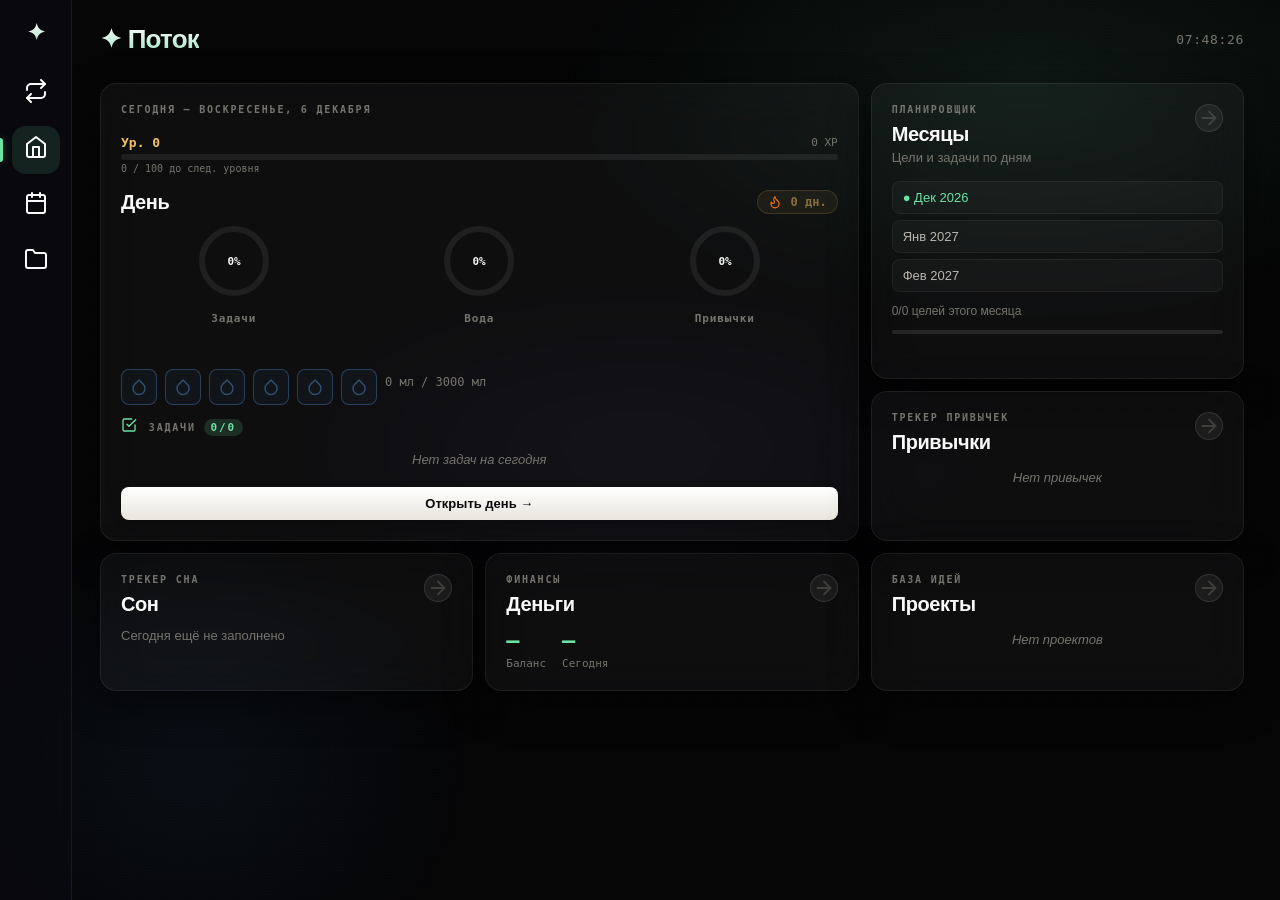
==== index.html @ feae8c99 "fix" ====
<!DOCTYPE html>
<html lang="ru">
<head>
  <meta name="apple-mobile-web-app-capable" content="yes">
  <meta name="apple-mobile-web-app-status-bar-style" content="black-translucent">
  <meta name="apple-mobile-web-app-title" content="Поток">
  <meta name="mobile-web-app-capable" content="yes">
  <meta name="theme-color" content="#050506">

  <link rel="apple-touch-icon" href="icon.png">
  <link rel="manifest" href="manifest.json">

  <meta charset="UTF-8">
  <meta name="viewport" content="width=device-width, initial-scale=1.0, maximum-scale=1.0">
  <title>Поток</title>

  <link rel="stylesheet" href="css/base.css">
  <link rel="stylesheet" href="css/components.css">
  <link rel="stylesheet" href="css/home.css">
  <link rel="stylesheet" href="css/day.css">
  <link rel="stylesheet" href="css/month.css">
  <link rel="stylesheet" href="css/finance.css">
  <link rel="stylesheet" href="css/deadlines.css">
  <link rel="stylesheet" href="css/ideas.css">
  
  <style>
    /* =========================================================
       1. ПЛАВАЮЩАЯ ПАНЕЛЬ НАВИГАЦИИ (ТЕЛЕФОН)
    ========================================================= */
    @media (max-width: 768px) {
      body {
        padding-bottom: 110px !important; 
      }
      
      #tabbar {
        position: fixed !important;
        bottom: calc(16px + env(safe-area-inset-bottom)) !important; 
        left: 20px !important;
        right: 20px !important;
        height: 64px !important;
        background: rgba(28, 28, 30, 0.85) !important; 
        backdrop-filter: blur(20px) !important;
        -webkit-backdrop-filter: blur(20px) !important;
        border: 1px solid rgba(255, 255, 255, 0.1) !important;
        border-radius: 32px !important; 
        display: flex !important;
        justify-content: space-around !important;
        align-items: center !important;
        padding: 0 8px !important;
        box-shadow: 0 10px 40px rgba(0, 0, 0, 0.5) !important;
        z-index: 1000;
      }

      .tabbar-btn {
        position: relative;
        display: flex;
        flex-direction: column;
        align-items: center;
        justify-content: center;
        width: 50px;
        height: 50px;
        color: #636366 !important; 
        text-decoration: none;
        border-radius: 50%;
        transition: all 0.3s cubic-bezier(0.22, 1, 0.36, 1);
      }

      .tabbar-label {
        display: none !important;
      }

      .tabbar-icon {
        display: flex;
        align-items: center;
        justify-content: center;
        z-index: 2;
        transition: transform 0.3s cubic-bezier(0.22, 1, 0.36, 1);
      }

      .tabbar-btn.active {
        color: #fff !important;
      }

      .tabbar-btn.active .tabbar-icon {
        transform: translateY(-2px); 
      }

      .tabbar-btn::after {
        content: '';
        position: absolute;
        bottom: 8px;
        width: 4px;
        height: 4px;
        background: currentColor;
        border-radius: 50%;
        opacity: 0;
        transform: scale(0);
        transition: all 0.3s cubic-bezier(0.22, 1, 0.36, 1);
      }

      .tabbar-btn.active::after {
        opacity: 1;
        transform: scale(1);
      }

      .tabbar-btn::before {
        content: '';
        position: absolute;
        top: 50%;
        left: 50%;
        transform: translate(-50%, -50%) scale(0.5);
        width: 44px;
        height: 44px;
        background: rgba(255, 255, 255, 0.1);
        border-radius: 50%;
        opacity: 0;
        transition: all 0.3s cubic-bezier(0.22, 1, 0.36, 1);
      }

      .tabbar-btn.active::before {
        opacity: 1;
        transform: translate(-50%, -50%) scale(1);
      }
    }

    /* =========================================================
       2. ИДЕАЛЬНОЕ ПОЗИЦИОНИРОВАНИЕ ЗАДАЧ (Молния и Дата)
    ========================================================= */
    
    * {
      -webkit-tap-highlight-color: transparent !important;
    }

    /* Подготовка карточки */
    .task-item {
      position: relative !important; 
      min-height: unset !important;
      padding-top: 14px !important;
      padding-bottom: 40px !important; /* Место под молнию и дату */
    }
    
    .task-item:active, .task-item:focus {
      background-color: transparent !important;
      transform: none !important;
    }

    /* ✦ Молния (Жестко слева внизу) ✦ */
    .task-urgent-btn {
      position: absolute !important;
      top: auto !important;     
      bottom: 3px !important;   
      left: 32px !important;    /* На телефоне под текстом */
      right: auto !important;
      transform: none !important;
      margin: 0 !important;
      width: 34px !important;   
      height: 34px !important;
      padding: 0 !important;
      display: flex !important;
      align-items: center !important;
      justify-content: center !important;
      color: #52525b !important; 
      background: none !important;
      border: none !important;
      outline: none !important;
      z-index: 10 !important;
      cursor: pointer !important;
    }

    .task-urgent-btn svg {
      width: 15px !important;
      height: 15px !important;
    }

    .task-urgent-btn.active {
      color: #FBBF24 !important; 
    }

    /* ✦ Дата дедлайна (Красная, в одну линию с молнией) ✦ */
    .task-deadline-badge {
      position: absolute !important;
      top: auto !important;       
      bottom: 8px !important;     
      right: auto !important;     
      left: 68px !important;      /* Сразу за молнией */
      transform: none !important; 
      margin: 0 !important;
      display: inline-flex !important;
      flex-direction: row !important;
      align-items: center !important;
      justify-content: center !important;
      gap: 6px !important;
      white-space: nowrap !important; 
      background: rgba(239, 68, 68, 0.1) !important; /* Легкий красный фон */
      padding: 0 8px !important;
      height: 24px !important;
      border-radius: 6px !important;
      font-size: 11px !important;
      font-weight: 700 !important;
      color: #EF4444 !important; /* Красный текст */
      z-index: 5 !important;
      box-sizing: border-box !important;
    }

    .task-deadline-badge svg {
      width: 13px !important;
      height: 13px !important;
      stroke: #EF4444 !important; /* Красная иконка */
      opacity: 0.9 !important;
      margin: 0 !important;
    }

    /* Адаптация под компьютер */
    @media (min-width: 768px) {
      .task-urgent-btn {
        left: 64px !important; 
      }
      .task-deadline-badge {
        left: 100px !important; 
      }
    }

    /* =========================================================
       3. СТИЛИ ДЛЯ СНА (Для совместимости с sleep.js)
    ========================================================= */
    .sleep-card {
      background: transparent;
      margin-bottom: 24px;
    }
    .sleep-header {
      display: flex;
      justify-content: space-between;
      align-items: center;
      padding-bottom: 8px;
      font-size: 14px;
      color: #fff;
    }
    .sleep-del {
      background: none; border: none; color: #636366; font-size: 18px; padding: 0; cursor: pointer;
    }
    .sleep-times {
      display: flex;
      justify-content: center;
      align-items: center;
      gap: 16px;
      font-size: 15px;
      font-weight: 600;
      padding: 12px 0;
      border-top: 1px dashed rgba(255,255,255,0.15);
      border-bottom: 1px dashed rgba(255,255,255,0.15);
      margin-bottom: 10px;
    }
    .sleep-arrow { color: #636366; font-weight: 400; font-size: 12px; letter-spacing: -1px; }
    .sleep-footer {
      display: flex;
      justify-content: space-between;
      align-items: center;
      font-size: 13px;
    }
    .sleep-qual { font-weight: 600; display:flex; align-items:center; gap: 6px; }
    .sleep-edit-btn { background: none; border: none; font-size: 14px; cursor: pointer; padding: 4px; opacity: 0.7; }
  </style>
</head>
<body>

  <nav class="sidebar" id="sidebar">
    <div class="sidebar-title">✦</div>
    
    <a class="sidebar-btn" data-view="habits" onclick="navTo('habits')">
      <span class="sidebar-icon">
        <svg width="24" height="24" viewBox="0 0 24 24" fill="none" stroke="currentColor" stroke-width="2" stroke-linecap="round" stroke-linejoin="round"><polyline points="17 1 21 5 17 9"></polyline><path d="M3 11V9a4 4 0 0 1 4-4h14"></path><polyline points="7 23 3 19 7 15"></polyline><path d="M21 13v2a4 4 0 0 1-4 4H3"></path></svg>
      </span>
    </a>
    
    <a class="sidebar-btn" data-view="home" onclick="navTo('home')">
      <span class="sidebar-icon">
        <svg width="24" height="24" viewBox="0 0 24 24" fill="none" stroke="currentColor" stroke-width="2" stroke-linecap="round" stroke-linejoin="round"><path d="M3 9l9-7 9 7v11a2 2 0 0 1-2 2H5a2 2 0 0 1-2-2z"></path><polyline points="9 22 9 12 15 12 15 22"></polyline></svg>
      </span>
    </a>
    
    <a class="sidebar-btn" data-view="plan" onclick="navTo('plan')">
      <span class="sidebar-icon">
        <svg width="24" height="24" viewBox="0 0 24 24" fill="none" stroke="currentColor" stroke-width="2" stroke-linecap="round" stroke-linejoin="round"><rect x="3" y="4" width="18" height="18" rx="2" ry="2"></rect><line x1="16" y1="2" x2="16" y2="6"></line><line x1="8" y1="2" x2="8" y2="6"></line><line x1="3" y1="10" x2="21" y2="10"></line></svg>
      </span>
    </a>
    
    <a class="sidebar-btn" data-view="ideas" onclick="navTo('ideas')">
      <span class="sidebar-icon">
        <svg width="24" height="24" viewBox="0 0 24 24" fill="none" stroke="currentColor" stroke-width="2" stroke-linecap="round" stroke-linejoin="round"><path d="M22 19a2 2 0 0 1-2 2H4a2 2 0 0 1-2-2V5a2 2 0 0 1 2-2h5l2 3h9a2 2 0 0 1 2 2z"></path></svg>
      </span>
    </a>
  </nav>

  <div class="sync-status" id="syncStatus">
    <div class="sync-dot"></div>
    <span id="syncText">Синхронизация...</span>
  </div>

  <div class="xp-toast" id="xpToast">
    <span class="xp-toast-icon">
      <svg width="18" height="18" viewBox="0 0 24 24" fill="none" stroke="#FBBF24" stroke-width="2" stroke-linecap="round" stroke-linejoin="round"><polygon points="13 2 3 14 12 14 11 22 21 10 12 10 13 2"></polygon></svg>
    </span>
    <span id="xpToastText">+10 XP</span>
  </div>

  <div id="app"></div>

  <button class="scroll-top-btn" id="scrollTopBtn" onclick="window.scrollTo({top:0,behavior:'smooth'})">↑</button>

  <nav class="tabbar" id="tabbar">
    
    <a class="tabbar-btn" data-view="habits" onclick="navTo('habits')">
      <span class="tabbar-icon">
        <svg width="24" height="24" viewBox="0 0 24 24" fill="none" stroke="currentColor" stroke-width="2" stroke-linecap="round" stroke-linejoin="round"><polyline points="17 1 21 5 17 9"></polyline><path d="M3 11V9a4 4 0 0 1 4-4h14"></path><polyline points="7 23 3 19 7 15"></polyline><path d="M21 13v2a4 4 0 0 1-4 4H3"></path></svg>
      </span>
      <span class="tabbar-label">Привычки</span>
    </a>
    
    <a class="tabbar-btn" data-view="home" onclick="navTo('home')">
      <span class="tabbar-icon">
        <svg width="24" height="24" viewBox="0 0 24 24" fill="none" stroke="currentColor" stroke-width="2" stroke-linecap="round" stroke-linejoin="round"><path d="M3 9l9-7 9 7v11a2 2 0 0 1-2 2H5a2 2 0 0 1-2-2z"></path><polyline points="9 22 9 12 15 12 15 22"></polyline></svg>
      </span>
      <span class="tabbar-label">Главная</span>
    </a>
    
    <a class="tabbar-btn" data-view="plan" onclick="navTo('plan')">
      <span class="tabbar-icon">
        <svg width="24" height="24" viewBox="0 0 24 24" fill="none" stroke="currentColor" stroke-width="2" stroke-linecap="round" stroke-linejoin="round"><rect x="3" y="4" width="18" height="18" rx="2" ry="2"></rect><line x1="16" y1="2" x2="16" y2="6"></line><line x1="8" y1="2" x2="8" y2="6"></line><line x1="3" y1="10" x2="21" y2="10"></line></svg>
      </span>
      <span class="tabbar-label">План</span>
    </a>
    
    <a class="tabbar-btn" data-view="ideas" onclick="navTo('ideas')">
      <span class="tabbar-icon">
        <svg width="24" height="24" viewBox="0 0 24 24" fill="none" stroke="currentColor" stroke-width="2" stroke-linecap="round" stroke-linejoin="round"><path d="M22 19a2 2 0 0 1-2 2H4a2 2 0 0 1-2-2V5a2 2 0 0 1 2-2h5l2 3h9a2 2 0 0 1 2 2z"></path></svg>
      </span>
      <span class="tabbar-label">Проекты</span>
    </a>
    
  </nav>

  <script src="js/state.js?v=6"></script>
  <script src="js/date-picker.js?v=6"></script>
  <script src="js/charts.js?v=6"></script>
  <script src="js/home.js?v=6"></script>
  <script src="js/day.js?v=6"></script>
  <script src="js/month.js?v=6"></script>
  <script src="js/finance.js?v=6"></script>
  <script src="js/deadlines.js?v=6"></script>
  <script src="js/ideas.js?v=6"></script>
  <script src="js/sleep.js?v=6"></script>
  <script src="js/render.js?v=6"></script>
</body>
</html>
---- css/base.css ----
:root {
  --bg: #050506;
  --bg2: #0a0a10;
  --card: rgba(255,255,255,0.04);
  --card-hover: rgba(255,255,255,0.065);
  --border: rgba(255,255,255,0.07);
  --border-light: rgba(255,255,255,0.12);
  --text-primary: #FAFAFA;
  --text-secondary: #B8B6B0;
  --text-tertiary: #76746E;
  --green: #6BE3A4;
  --green-glow: rgba(107,227,164,0.25);
  --green-dim: rgba(107,227,164,0.08);
  --yellow: #F2C063;
  --red: #FF6B6B;
  --purple: #A78BFA;
  --blue: #60A5FA;
  --radius: 16px;
  --radius-sm: 10px;
  --mono: ui-monospace, "SF Mono", Menlo, Consolas, monospace;
  --sans: -apple-system, BlinkMacSystemFont, "Inter", "Segoe UI", Roboto, Helvetica, Arial, sans-serif;
}

* { margin:0; padding:0; box-sizing:border-box; }

body {
  font-family: var(--sans);
  background: var(--bg);
  color: var(--text-primary);
  min-height: 100vh;
  overflow-x: hidden;
  position: relative;
}

body::before {
  content: '';
  position: fixed;
  inset: 0;
  background:
    radial-gradient(ellipse 60% 40% at 80% 10%, rgba(107,227,164,0.09) 0%, transparent 60%),
    radial-gradient(ellipse 40% 50% at 15% 85%, rgba(96,165,250,0.06) 0%, transparent 55%),
    radial-gradient(ellipse 50% 30% at 50% 50%, rgba(167,139,250,0.04) 0%, transparent 60%);
  pointer-events: none;
  z-index: 0;
  animation: bgDrift 36s ease-in-out infinite alternate;
}

body::after {
  content: '';
  position: fixed;
  inset: 0;
  background-image: url("data:image/svg+xml,%3Csvg viewBox='0 0 3 3' xmlns='http://www.w3.org/2000/svg'%3E%3Crect width='1' height='1' fill='rgba(255,255,255,0.014)'/%3E%3C/svg%3E");
  background-size: 3px 3px;
  pointer-events: none;
  z-index: 0;
}

@keyframes bgDrift {
  from { transform: scale(1) translate(0,0); }
  to { transform: scale(1.06) translate(-15px, 10px); }
}

#app {
  position: relative;
  z-index: 1;
  width: 100%;
  padding: 24px 20px;
}

/* ====== RESPONSIVE ====== */
@media (max-width: 768px) {
  #app { padding: 14px; }
  .home-grid {
    grid-template-columns: 1fr;
    grid-template-rows: auto;
  }
  .month-detail-layout {
    grid-template-columns: 1fr;
  }
  .panel-day { grid-column: 1; grid-row: 1; }
  .panel-plan { grid-column: 1; grid-row: 2; }
  .panel-finance { grid-column: 1; grid-row: 3; }
  .day-view-layout { grid-template-columns: 1fr; }
  .cal-sidebar { position: static; order: -1; }
  .month-detail-layout { grid-template-columns: 1fr; }
  .finance-layout { grid-template-columns: 1fr; }
  .day-note-grid { grid-template-columns: 1fr; }
  .dash-title { font-size: 20px; }
  .day-card { grid-template-columns: 1fr; }
}

@media (max-width: 480px) {
  .months-grid { grid-template-columns: 1fr 1fr; }
  .water-cups-large { gap: 6px; }
  .cup-btn { width: 34px; height: 34px; font-size: 16px; }
  .rings-row { gap: 12px; }
  .home-grid { gap: 12px; }
}
---- css/components.css ----
/* ====== SYNC STATUS ====== */
.sync-status {
  position: fixed;
  top: 12px;
  right: 12px;
  background: rgba(107,227,164,0.1);
  border: 1px solid rgba(107,227,164,0.3);
  color: var(--green);
  padding: 6px 12px;
  border-radius: 20px;
  font-size: 11px;
  font-family: var(--mono);
  font-weight: 700;
  z-index: 1000;
  display: flex;
  align-items: center;
  gap: 6px;
  opacity: 0;
  transition: opacity 0.3s;
}

.sync-status.show { opacity: 1; }
.sync-status.syncing { background: rgba(242,192,99,0.1); border-color: rgba(242,192,99,0.3); color: var(--yellow); }
.sync-status.error { background: rgba(255,107,107,0.1); border-color: rgba(255,107,107,0.3); color: var(--red); }

.sync-dot {
  width: 6px; height: 6px;
  border-radius: 50%;
  background: currentColor;
  animation: pulse 1.5s ease-in-out infinite;
}

@keyframes pulse {
  0%, 100% { opacity: 1; transform: scale(1); }
  50% { opacity: 0.4; transform: scale(0.8); }
}

/* ====== XP TOAST ====== */
.xp-toast {
  position: fixed;
  top: 12px;
  left: 50%;
  transform: translateX(-50%) translateY(-10px);
  background: rgba(242,192,99,0.15);
  border: 1px solid rgba(242,192,99,0.4);
  color: var(--yellow);
  padding: 6px 14px;
  border-radius: 20px;
  font-size: 12px;
  font-family: var(--mono);
  font-weight: 700;
  z-index: 1002;
  display: flex;
  align-items: center;
  gap: 6px;
  opacity: 0;
  transition: opacity 0.3s, transform 0.3s;
  pointer-events: none;
}

.xp-toast.show {
  opacity: 1;
  transform: translateX(-50%) translateY(0);
}

.xp-toast-icon {
  font-size: 13px;
}

/* ====== HEADER ====== */
.dash-header {
  display: flex;
  align-items: center;
  justify-content: space-between;
  margin-bottom: 28px;
  flex-wrap: wrap;
  gap: 12px;
}

.dash-title {
  font-size: 26px;
  font-weight: 800;
  letter-spacing: -0.03em;
  background: linear-gradient(180deg, #FFFFFF 0%, #8EDCB5 120%);
  -webkit-background-clip: text;
  background-clip: text;
  -webkit-text-fill-color: transparent;
}

.dash-clock {
  font-family: var(--mono);
  font-size: 13px;
  color: var(--text-tertiary);
  letter-spacing: 0.05em;
}

/* ====== PANELS (base) ====== */
.panel {
  background: var(--card);
  border: 1px solid var(--border);
  border-radius: var(--radius);
  backdrop-filter: blur(24px) saturate(1.2);
  box-shadow: 0 12px 40px rgba(0,0,0,0.45);
  overflow: hidden;
  cursor: pointer;
  transition: border-color 0.2s, box-shadow 0.2s, transform 0.15s;
  position: relative;
}

.panel:hover {
  border-color: var(--border-light);
  box-shadow: 0 16px 60px rgba(0,0,0,0.55), 0 0 0 1px rgba(255,255,255,0.05);
  transform: translateY(-2px);
}

.panel-inner {
  padding: 20px;
}

.panel-eyebrow {
  font-family: var(--mono);
  font-size: 10px;
  font-weight: 700;
  letter-spacing: 0.18em;
  color: var(--text-tertiary);
  text-transform: uppercase;
  margin-bottom: 8px;
}

.panel-title {
  font-size: 20px;
  font-weight: 700;
  letter-spacing: -0.02em;
  color: var(--text-primary);
  margin-bottom: 4px;
}

.panel-sub {
  font-size: 13px;
  color: var(--text-tertiary);
  margin-bottom: 16px;
}

.panel-arrow {
  position: absolute;
  top: 20px;
  right: 20px;
  width: 28px; height: 28px;
  border-radius: 50%;
  background: rgba(255,255,255,0.06);
  border: 1px solid rgba(255,255,255,0.1);
  display: flex;
  align-items: center;
  justify-content: center;
  font-size: 12px;
  color: var(--text-tertiary);
  transition: all 0.2s;
}

.panel:hover .panel-arrow {
  background: rgba(107,227,164,0.12);
  border-color: rgba(107,227,164,0.3);
  color: var(--green);
}

/* ====== PAGE VIEWS ====== */
.page-view { display: none; }
.page-view.active { display: block; }

.page-header {
  display: flex;
  align-items: center;
  gap: 16px;
  margin-bottom: 24px;
}

.back-btn {
  background: rgba(255,255,255,0.05);
  border: 1px solid var(--border);
  color: var(--text-secondary);
  padding: 8px 14px;
  border-radius: 8px;
  cursor: pointer;
  font-size: 13px;
  font-family: var(--sans);
  transition: all 0.2s;
  display: flex;
  align-items: center;
  gap: 6px;
}

.back-btn:hover {
  background: rgba(255,255,255,0.09);
  color: var(--text-primary);
}

.page-heading {
  font-size: 24px;
  font-weight: 700;
  letter-spacing: -0.02em;
  background: linear-gradient(180deg, #FFFFFF 0%, #8EDCB5 120%);
  -webkit-background-clip: text;
  background-clip: text;
  -webkit-text-fill-color: transparent;
}

/* ====== SECTION CARD ====== */
.section-card {
  background: var(--card);
  border: 1px solid var(--border);
  border-radius: var(--radius);
  backdrop-filter: blur(24px) saturate(1.2);
  box-shadow: 0 8px 30px rgba(0,0,0,0.35);
  padding: 20px;
  margin-bottom: 14px;
}

.section-eyebrow {
  font-family: var(--mono);
  font-size: 10px;
  font-weight: 700;
  letter-spacing: 0.18em;
  color: var(--text-tertiary);
  text-transform: uppercase;
  margin-bottom: 14px;
}

/* ====== PROGRESS RINGS ====== */
.rings-row {
  display: flex;
  gap: 20px;
  align-items: center;
  margin-bottom: 20px;
}

.ring-wrap {
  display: flex;
  flex-direction: column;
  align-items: center;
  gap: 6px;
}

.ring-label {
  font-size: 11px;
  color: var(--text-tertiary);
  font-family: var(--mono);
  letter-spacing: 0.08em;
}

.ring-svg { transform: rotate(-90deg); }
.ring-bg { fill: none; stroke: rgba(255,255,255,0.07); }
.ring-fill { fill: none; stroke-linecap: round; transition: stroke-dashoffset 0.6s cubic-bezier(0.34,1.56,0.64,1), stroke 0.3s; }
.ring-text {
  fill: var(--text-primary);
  font-family: var(--mono);
  font-size: 11px;
  font-weight: 700;
  text-anchor: middle;
}

/* ====== BUTTONS ====== */
.btn-primary {
  background: linear-gradient(180deg, #FFFFFF 0%, #E8E5DD 100%);
  color: #0A0A0B;
  border: none;
  padding: 9px 18px;
  border-radius: 8px;
  font-size: 13px;
  font-weight: 700;
  cursor: pointer;
  font-family: var(--sans);
  box-shadow: 0 1px 0 rgba(255,255,255,0.3) inset, 0 2px 8px rgba(0,0,0,0.3);
  transition: all 0.15s;
  white-space: nowrap;
}

.btn-primary:hover {
  transform: translateY(-1px);
  box-shadow: 0 1px 0 rgba(255,255,255,0.3) inset, 0 4px 14px rgba(0,0,0,0.4);
}

.btn-secondary {
  background: rgba(255,255,255,0.05);
  color: var(--text-secondary);
  border: 1px solid rgba(255,255,255,0.1);
  padding: 9px 14px;
  border-radius: 8px;
  font-size: 13px;
  cursor: pointer;
  font-family: var(--sans);
  transition: all 0.15s;
  white-space: nowrap;
}

.btn-secondary:hover {
  background: rgba(255,255,255,0.09);
  color: var(--text-primary);
}

.btn-push {
  width: 100%;
  background: none;
  border: 1px dashed rgba(242,192,99,0.3);
  color: var(--text-tertiary);
  padding: 10px;
  border-radius: 8px;
  cursor: pointer;
  font-size: 13px;
  font-family: var(--sans);
  margin-top: 10px;
  transition: all 0.2s;
}

.btn-push:hover {
  border-color: var(--yellow);
  color: var(--yellow);
  background: rgba(242,192,99,0.05);
}

/* ====== ADD ROW / INPUTS ====== */
.add-row {
  display: flex;
  gap: 8px;
  margin-top: 10px;
  padding-top: 12px;
  border-top: 1px solid var(--border);
}

.add-input {
  flex: 1;
  background: rgba(0,0,0,0.3);
  border: 1px solid var(--border-light);
  border-radius: 8px;
  padding: 9px 14px;
  color: var(--text-primary);
  font-size: 14px;
  outline: none;
  font-family: var(--sans);
  transition: border-color 0.2s, box-shadow 0.2s;
}

.add-input:focus {
  border-color: rgba(107,227,164,0.4);
  box-shadow: 0 0 0 3px rgba(107,227,164,0.08);
}

.add-input::placeholder { color: var(--text-tertiary); }

/* ====== BADGES ====== */
.badge {
  display: inline-block;
  padding: 2px 7px;
  border-radius: 20px;
  font-family: var(--mono);
  font-size: 11px;
  font-weight: 700;
}

.badge-green { background: rgba(107,227,164,0.15); color: var(--green); }
.badge-blue { background: rgba(96,165,250,0.15); color: var(--blue); }

/* ====== STREAKS & TAGS ====== */
.streak-badge {
  display: inline-flex;
  align-items: center;
  gap: 5px;
  background: rgba(255,255,255,0.04);
  border: 1px solid rgba(255,255,255,0.1);
  border-radius: 20px;
  padding: 4px 10px;
  font-family: var(--mono);
  font-size: 12px;
  color: var(--text-tertiary);
  font-weight: 700;
}
.streak-badge.active {
  background: rgba(242,192,99,0.15);
  border-color: rgba(242,192,99,0.35);
  color: #f59e0b;
  box-shadow: 0 0 10px rgba(242,192,99,0.1);
}
.streak-badge.pending {
  background: rgba(242,192,99,0.06);
  border-color: rgba(242,192,99,0.15);
  color: rgba(242,192,99,0.5);
}

.days-left-tag {
  background: rgba(107,227,164,0.1);
  border: 1px solid rgba(107,227,164,0.2);
  color: var(--green);
  padding: 4px 10px;
  border-radius: 8px;
  font-size: 12px;
  font-family: var(--mono);
}

/* ====== SEGMENTS ====== */
.seg-bar-wrap { margin-top: 12px; }
.seg-bar { display: flex; gap: 2px; height: 4px; border-radius: 2px; overflow: hidden; }
.seg { flex: 1; border-radius: 1px; transition: background 0.3s; }
.seg.done { background: var(--green); }
.seg.pending { background: rgba(255,255,255,0.1); }

/* ====== EMPTY STATE ====== */
.empty-state {
  text-align: center;
  padding: 20px;
  color: var(--text-tertiary);
  font-size: 13px;
  font-style: italic;
}

/* ====== NAV TABS ====== */
.nav-tabs {
  display: flex;
  gap: 6px;
  margin-bottom: 20px;
  padding: 4px;
  background: rgba(255,255,255,0.04);
  border-radius: 10px;
  border: 1px solid var(--border);
}

.nav-tab {
  flex: 1;
  background: none;
  border: none;
  color: var(--text-tertiary);
  padding: 8px 12px;
  border-radius: 7px;
  cursor: pointer;
  font-size: 13px;
  font-family: var(--sans);
  font-weight: 600;
  transition: all 0.2s;
  text-align: center;
}

.nav-tab:hover { color: var(--text-secondary); background: rgba(255,255,255,0.04); }
.nav-tab.active { background: rgba(107,227,164,0.12); color: var(--green); }

/* ====== TODAY JUMP BUTTON ====== */
.today-jump-btn {
  background: linear-gradient(135deg, rgba(107,227,164,0.15), rgba(96,165,250,0.1));
  border: 1px solid rgba(107,227,164,0.25);
  color: var(--green);
  padding: 8px 16px;
  border-radius: 8px;
  cursor: pointer;
  font-size: 13px;
  font-weight: 600;
  font-family: var(--sans);
  transition: all 0.2s;
  margin-bottom: 14px;
  display: inline-flex;
  align-items: center;
  gap: 6px;
}

.today-jump-btn:hover {
  background: linear-gradient(135deg, rgba(107,227,164,0.22), rgba(96,165,250,0.15));
  box-shadow: 0 4px 16px rgba(107,227,164,0.15);
}

/* ====== GOAL EDIT ====== */
.goal-edit-input {
  flex: 1;
  background: rgba(0,0,0,0.35);
  border: 1px solid rgba(107,227,164,0.35);
  border-radius: 6px;
  padding: 5px 10px;
  color: var(--text-primary);
  font-size: 14px;
  outline: none;
  font-family: var(--sans);
}

.inline-btns { display: flex; gap: 4px; }

.ibtn {
  background: none; border: none; cursor: pointer;
  font-size: 14px; padding: 2px 6px; border-radius: 4px;
  transition: background 0.2s; color: var(--text-secondary);
}
.ibtn:hover { background: rgba(255,255,255,0.1); }

.confirm-sm {
  background: var(--green);
  color: #000;
  border: none;
  padding: 5px 10px;
  border-radius: 6px;
  cursor: pointer;
  font-size: 12px;
  font-weight: 700;
  font-family: var(--sans);
}

.cancel-sm {
  background: rgba(255,255,255,0.07);
  color: var(--text-secondary);
  border: 1px solid rgba(255,255,255,0.1);
  padding: 5px 10px;
  border-radius: 6px;
  cursor: pointer;
  font-size: 12px;
  font-family: var(--sans);
}

/* ====== SCROLL TO TOP ====== */
.scroll-top-btn {
  position: fixed;
  bottom: 24px;
  right: 24px;
  width: 44px;
  height: 44px;
  border-radius: 50%;
  background: rgba(107,227,164,0.15);
  border: 1px solid rgba(107,227,164,0.3);
  color: var(--green);
  font-size: 20px;
  cursor: pointer;
  display: flex;
  align-items: center;
  justify-content: center;
  z-index: 999;
  opacity: 0;
  visibility: hidden;
  transform: translateY(10px);
  transition: opacity 0.3s, visibility 0.3s, transform 0.3s, background 0.2s, box-shadow 0.2s;
  box-shadow: 0 4px 16px rgba(0,0,0,0.3);
  backdrop-filter: blur(12px);
}

.scroll-top-btn.visible {
  opacity: 1;
  visibility: visible;
  transform: translateY(0);
}

.scroll-top-btn:hover {
  background: rgba(107,227,164,0.25);
  box-shadow: 0 4px 20px rgba(107,227,164,0.2);
}

.scroll-top-btn:active {
  transform: scale(0.92);
}

/* ====== TOUCH DRAG ====== */
.touch-drag-over {
  border-color: rgba(107,227,164,0.5) !important;
  background: rgba(107,227,164,0.08) !important;
  box-shadow: 0 0 12px rgba(107,227,164,0.15);
}

/* ====== SIDEBAR (desktop >768px) ====== */
.sidebar {
  display: none;
}

@media (min-width: 769px) {
  body {
    display: flex;
    min-height: 100vh;
  }

  .sidebar {
    display: flex;
    flex-direction: column;
    align-items: center;
    gap: 8px;
    position: fixed;
    top: 0;
    left: 0;
    width: 72px;
    height: 100vh;
    background: rgba(10,10,16,0.85);
    backdrop-filter: blur(24px) saturate(1.2);
    border-right: 1px solid var(--border);
    padding: 20px 0;
    z-index: 100;
  }

  .sidebar-title {
    font-size: 22px;
    font-weight: 800;
    margin-bottom: 16px;
    background: linear-gradient(180deg, #FFFFFF 0%, #8EDCB5 120%);
    -webkit-background-clip: text;
    background-clip: text;
    -webkit-text-fill-color: transparent;
  }

  .sidebar-btn {
    display: flex;
    align-items: center;
    justify-content: center;
    width: 48px;
    height: 48px;
    border-radius: 14px;
    cursor: pointer;
    transition: all 0.2s;
    text-decoration: none;
    background: transparent;
    position: relative;
  }

  .sidebar-btn:hover {
    background: rgba(255,255,255,0.06);
  }

  .sidebar-btn.active {
    background: rgba(107,227,164,0.12);
  }

  .sidebar-btn.active::before {
    content: '';
    position: absolute;
    left: -12px;
    top: 50%;
    transform: translateY(-50%);
    width: 3px;
    height: 24px;
    border-radius: 0 3px 3px 0;
    background: var(--green);
    box-shadow: 0 0 10px rgba(107,227,164,0.4);
  }

  .sidebar-icon {
    font-size: 22px;
  }

  #app {
    margin-left: 72px;
    flex: 1;
    max-width: 1200px;
    padding: 24px 28px;
  }
}

/* ====== TAB BAR (mobile ≤768px) ====== */
.tabbar {
  display: none;
}

@media (max-width: 768px) {
  .tabbar {
    display: flex;
    align-items: center;
    justify-content: space-around;
    position: fixed;
    bottom: 0;
    left: 0;
    right: 0;
    height: 64px;
    background: rgba(10,10,16,0.92);
    backdrop-filter: blur(24px) saturate(1.2);
    border-top: 1px solid var(--border);
    z-index: 100;
    padding: 0 8px;
    padding-bottom: env(safe-area-inset-bottom, 0);
  }

  .tabbar-btn {
    display: flex;
    flex-direction: column;
    align-items: center;
    justify-content: center;
    gap: 3px;
    flex: 1;
    height: 100%;
    cursor: pointer;
    text-decoration: none;
    background: none;
    border: none;
    position: relative;
    padding: 6px 0;
  }

  .tabbar-btn.active .tabbar-icon {
    transform: scale(1.1);
  }

  .tabbar-btn.active .tabbar-label {
    color: var(--green);
  }

  .tabbar-btn.active::before {
    content: '';
    position: absolute;
    top: 0;
    left: 50%;
    transform: translateX(-50%);
    width: 24px;
    height: 2px;
    border-radius: 0 0 3px 3px;
    background: var(--green);
    box-shadow: 0 0 10px rgba(107,227,164,0.4);
  }

  .tabbar-icon {
    font-size: 22px;
    transition: transform 0.2s;
  }

  .tabbar-label {
    font-size: 10px;
    font-weight: 600;
    color: var(--text-tertiary);
    font-family: var(--sans);
    transition: color 0.2s;
  }

  #app {
    padding-bottom: 76px;
  }

  .scroll-top-btn {
    bottom: 80px;
  }
}
---- css/home.css ----
/* ====== HOME GRID ====== */
.home-grid {
  display: grid;
  grid-template-columns: repeat(3, 1fr);
  gap: 12px;
}

/* ====== DAY PANEL — 2×2 left ====== */
.panel-day {
  grid-column: 1 / 3;
  grid-row: 1 / 3;
  cursor: default;
  transform: none !important;
}

.panel-day .panel-inner {
  display: flex;
  flex-direction: column;
  gap: 12px;
}

.panel-day .panel-eyebrow {
}

.panel-day .day-top-row {
  display: flex;
  align-items: center;
  justify-content: space-between;
}

.panel-day .day-top-row .panel-title {
  margin: 0;
}

/* ====== XP BAR (Home) ====== */
.xp-bar-wrap {
  width: 100%;
  margin-bottom: 4px;
}

.xp-bar-head {
  display: flex;
  align-items: center;
  justify-content: space-between;
  margin-bottom: 4px;
}

.xp-level {
  font-family: var(--mono);
  font-size: 13px;
  font-weight: 700;
  color: var(--yellow);
}

.xp-label {
  font-family: var(--mono);
  font-size: 11px;
  color: var(--text-tertiary);
}

.xp-bar-track {
  height: 6px;
  background: rgba(255,255,255,0.07);
  border-radius: 3px;
  overflow: hidden;
}

.xp-bar-fill {
  height: 100%;
  background: linear-gradient(90deg, var(--yellow), #facc15);
  border-radius: 3px;
  transition: width 0.5s cubic-bezier(0.22,1,0.36,1);
}

.xp-bar-sub {
  font-size: 10px;
  color: var(--text-tertiary);
  margin-top: 3px;
  font-family: var(--mono);
}

/* ====== WATER TRACKER (Home) ====== */
.water-section {
  margin-bottom: 8px;
}

.water-cups {
  display: flex;
  gap: 8px;
  flex-wrap: wrap;
  margin-top: 8px;
}

.water-cup {
  width: 36px;
  height: 36px;
  border-radius: 8px;
  border: 1.5px solid rgba(96,165,250,0.3);
  background: rgba(96,165,250,0.04);
  cursor: pointer;
  display: flex;
  align-items: center;
  justify-content: center;
  font-size: 18px;
  transition: all 0.2s cubic-bezier(0.34,1.56,0.64,1);
  position: relative;
  overflow: hidden;
}

.water-cup.filled {
  background: rgba(96,165,250,0.2);
  border-color: rgba(96,165,250,0.6);
  box-shadow: 0 0 12px rgba(96,165,250,0.25);
}

.water-cup:hover { transform: scale(1.1); }
.water-cup:active { transform: scale(0.95); }

.water-info {
  font-size: 12px;
  color: var(--text-tertiary);
  margin-top: 6px;
  font-family: var(--mono);
}

/* ====== DAY TASKS COLUMN ====== */
.day-tasks-col {
}

.day-bottom-row {
  width: 100%;
  display: flex;
  gap: 12px;
}

.day-bottom-row .btn-primary {
  flex: 1;
}

/* ====== TODAY TASKS IN PANEL ====== */
.day-task-mini {
  display: flex;
  align-items: center;
  gap: 8px;
  padding: 6px 0;
  border-bottom: 1px solid rgba(255,255,255,0.04);
}

.day-task-mini:last-child { border-bottom: none; }

.mini-check {
  width: 18px; height: 18px;
  border-radius: 50%;
  border: 1.5px solid rgba(107,227,164,0.4);
  flex-shrink: 0;
  display: flex;
  align-items: center;
  justify-content: center;
  font-size: 10px;
  cursor: pointer;
  transition: all 0.2s;
}

.mini-check.done {
  background: var(--green);
  border-color: var(--green);
  color: #000;
}

.mini-task-text {
  font-size: 13px;
  color: var(--text-secondary);
  flex: 1;
}

.mini-task-text.completed {
  color: var(--text-tertiary);
  text-decoration: line-through;
  text-decoration-color: rgba(255,255,255,0.25);
}

/* ====== PLAN PANEL PREVIEW ====== */
.panel-plan { cursor: pointer; }

.month-mini-list {
  display: flex;
  flex-direction: column;
  gap: 6px;
}

.month-mini-item {
  display: flex;
  align-items: center;
  justify-content: space-between;
  padding: 8px 10px;
  border-radius: 8px;
  background: rgba(255,255,255,0.03);
  border: 1px solid rgba(255,255,255,0.05);
  cursor: pointer;
  transition: background 0.15s;
}

.month-mini-item:active {
  background: rgba(255,255,255,0.08);
}

.month-mini-name {
  font-size: 13px;
  color: var(--text-secondary);
}

.month-mini-name.current { color: var(--green); }

.month-mini-bar {
  display: flex;
  gap: 3px;
  align-items: center;
}

.month-mini-seg {
  width: 6px; height: 6px;
  border-radius: 50%;
  background: rgba(255,255,255,0.1);
}

.month-mini-seg.done { background: var(--green); }

/* ====== FINANCE PANEL PREVIEW ====== */
.panel-finance { cursor: pointer; }

.finance-mini {
  display: flex;
  align-items: flex-end;
  gap: 16px;
}

.finance-stat {
  flex: 0 1 auto;
  min-width: 0;
}

.finance-num {
  font-family: var(--mono);
  font-size: clamp(15px, 4.2vw, 22px);
  font-weight: 700;
  color: var(--green);
  letter-spacing: -0.02em;
  line-height: 1.1;
  white-space: nowrap;
}

.finance-lbl {
  font-size: 11px;
  color: var(--text-tertiary);
  margin-top: 4px;
  font-family: var(--mono);
}

/* ====== SPARKLINE ====== */
.sparkline-wrap {
  flex: 1 1 80px;
  min-width: 60px;
  height: 50px;
  position: relative;
}

.sparkline-canvas {
  width: 100%;
  height: 100%;
}

/* ====== GRID POSITIONS ====== */
/* 3×3: День 2×2 left, Месяцы/Привычки right, Сон/Финансы/Проекты bottom */
.panel-day     { grid-column: 1 / 3; grid-row: 1 / 3; }
.panel-plan    { grid-column: 3;     grid-row: 1; }
.panel-habits  { grid-column: 3;     grid-row: 2; }
.panel-sleep   { grid-column: 1;     grid-row: 3; }
.panel-finance { grid-column: 2;     grid-row: 3; }
.panel-ideas   { grid-column: 3;     grid-row: 3; }

/* ====== SLEEP MINI (Home) ====== */
.panel-sleep { cursor: pointer; }

.sleep-mini {
  display: flex;
  flex-direction: column;
  gap: 6px;
}

.sleep-mini-stat { margin-bottom: 4px; }

.sleep-mini-num {
  font-family: var(--mono);
  font-size: 28px;
  font-weight: 700;
  color: var(--purple);
  line-height: 1;
}

.sleep-mini-lbl {
  font-size: 11px;
  color: var(--text-tertiary);
  margin-top: 2px;
}

.sleep-mini-times {
  display: flex;
  gap: 16px;
  font-size: 13px;
  color: var(--text-secondary);
  font-family: var(--mono);
}

.sleep-mini-quality {
  font-size: 12px;
  font-family: var(--mono);
  font-weight: 600;
}

.sleep-mini-empty {
  font-size: 13px;
  color: var(--text-tertiary);
  padding: 8px 0;
}

/* ====== DEADLINES MINI (Home) ====== */
.panel-habits { cursor: pointer; }

.deadline-mini {
  display: flex;
  align-items: center;
  justify-content: space-between;
  padding: 8px 10px;
  border-radius: 8px;
  background: rgba(255, 255, 255, 0.03);
  border: 1px solid rgba(255, 255, 255, 0.05);
  margin-bottom: 6px;
}

.deadline-mini-text {
  font-size: 13px;
  color: var(--text-secondary);
  flex: 1;
  overflow: hidden;
  text-overflow: ellipsis;
  white-space: nowrap;
}

.deadline-mini-count {
  font-family: var(--mono);
  font-size: 11px;
  font-weight: 700;
  margin-left: 8px;
}

.deadline-mini.normal .deadline-mini-count { color: var(--blue); }
.deadline-mini.urgent .deadline-mini-count { color: #ef4444; }
.deadline-mini.overdue .deadline-mini-count { color: #ef4444; }

/* ====== IDEAS MINI (Home) ====== */
.panel-ideas { cursor: pointer; }

.idea-mini {
  display: flex;
  align-items: center;
  gap: 8px;
  padding: 8px 10px;
  border-radius: 8px;
  background: rgba(255, 255, 255, 0.03);
  border: 1px solid rgba(255, 255, 255, 0.05);
  margin-bottom: 6px;
}

.idea-mini-emoji { font-size: 16px; }

.idea-mini-name {
  flex: 1;
  font-size: 13px;
  color: var(--text-secondary);
}

.idea-mini-pct {
  font-family: var(--mono);
  font-size: 11px;
  color: var(--text-tertiary);
}

/* ====== RESPONSIVE ====== */
@media (max-width: 1024px) {
  .home-grid {
    grid-template-columns: 1fr 1fr;
  }
  .panel-day { grid-column: 1 / -1; grid-row: auto; }
  .panel-plan { grid-column: 1; grid-row: auto; }
  .panel-habits { grid-column: 2; grid-row: auto; }
  .panel-sleep { grid-column: 1; grid-row: auto; }
  .panel-finance { grid-column: 2; grid-row: auto; }
  .panel-ideas { grid-column: 1 / -1; grid-row: auto; }
}

@media (max-width: 768px) {
  .home-grid {
    grid-template-columns: 1fr;
  }
  .panel-day,
  .panel-plan,
  .panel-habits,
  .panel-sleep,
  .panel-finance,
  .panel-ideas {
    grid-column: 1;
    grid-row: auto;
  }
}
---- css/day.css ----
/* ====== DAY VIEW LAYOUT ====== */
.day-view-layout {
  display: grid;
  grid-template-columns: 1fr 280px;
  gap: 16px;
  align-items: start;
}

.day-view-main { min-width: 0; }

/* ====== GOAL TICKER ====== */
.ticker-wrap {
  margin-bottom: 14px;
}

.goal-ticker {
  display: flex;
  align-items: center;
  gap: 10px;
  padding: 7px 12px;
  border-radius: 10px;
  background-image:
    linear-gradient(180deg, rgba(0,0,0,0.42) 0%, rgba(0,0,0,0.30) 100%),
    repeating-linear-gradient(0deg, rgba(255,255,255,0.022) 0, rgba(255,255,255,0.022) 1px, transparent 1px, transparent 3px);
  box-shadow: inset 0 1px 0 rgba(255,255,255,0.04);
  position: relative;
  overflow: hidden;
  border: 1px solid rgba(107,227,164,0.12);
}

.goal-ticker::after {
  content: '';
  position: absolute;
  top: 0; bottom: 0;
  width: 30%;
  background: linear-gradient(90deg, transparent, rgba(255,255,255,0.04), transparent);
  animation: tickerSweep 8s linear infinite;
  left: -40%;
}

@keyframes tickerSweep { to { left: 110%; } }

.ticker-led-dot {
  width: 7px; height: 7px;
  border-radius: 50%;
  background: var(--green);
  box-shadow: 0 0 8px rgba(107,227,164,0.7);
  flex-shrink: 0;
  animation: ledPulse 1.6s ease-in-out infinite;
}

@keyframes ledPulse {
  0%, 100% { opacity: 1; transform: scale(1); }
  50% { opacity: 0.45; transform: scale(0.85); }
}

.ticker-label {
  font-family: var(--mono);
  font-size: 9.5px;
  font-weight: 800;
  letter-spacing: 0.18em;
  color: var(--text-tertiary);
}

.ticker-stage {
  flex: 1;
  height: 22px;
  position: relative;
  overflow: hidden;
}

.ticker-row {
  display: flex;
  align-items: center;
  height: 22px;
  gap: 8px;
  font-family: var(--mono);
  font-size: 12.5px;
  font-weight: 600;
  color: var(--text-primary);
  white-space: nowrap;
  position: absolute;
  width: 100%;
}

.ticker-row.is-leaving { animation: tickerLeave 0.45s cubic-bezier(0.55,0,0.55,1) forwards; }
.ticker-row.is-entering { animation: tickerEnter 0.45s cubic-bezier(0.22,1,0.36,1) forwards; }

@keyframes tickerLeave { to { opacity: 0; transform: translateY(-100%); } }
@keyframes tickerEnter { from { opacity: 0; transform: translateY(100%); } to { opacity: 1; transform: translateY(0); } }

.ticker-status { width: 18px; flex-shrink: 0; }
.ticker-status[data-status="done"] { color: var(--green); }
.ticker-status[data-status="pending"] { color: var(--text-tertiary); }

.ticker-text { flex: 1; overflow: hidden; text-overflow: ellipsis; }

.ticker-meta {
  font-family: var(--mono);
  font-size: 11px;
  font-weight: 700;
  color: var(--text-secondary);
  background: rgba(255,255,255,0.04);
  padding: 3px 8px;
  border-radius: 999px;
  white-space: nowrap;
  flex-shrink: 0;
}

/* ====== TASK LIST ====== */
.task-list { list-style: none; }

.task-item {
  display: flex;
  align-items: center;
  gap: 12px;
  padding: 10px 12px;
  border-radius: 10px;
  border: 1px solid transparent;
  margin-bottom: 6px;
  background: rgba(255,255,255,0.03);
  transition: all 0.2s;
  cursor: default;
}

.task-item:hover {
  background: rgba(255,255,255,0.055);
  border-color: rgba(255,255,255,0.06);
}

/* Drag handle */
.task-drag {
  font-size: 12px;
  color: var(--text-tertiary);
  opacity: 0;
  transition: opacity 0.2s;
  cursor: grab;
  letter-spacing: -2px;
  flex-shrink: 0;
  width: 14px;
  text-align: center;
  user-select: none;
}

.task-item:hover .task-drag,
.day-task-mini:hover .task-drag {
  opacity: 1;
}

/* Home mini task drag */
.day-task-mini {
  position: relative;
}

.day-task-mini:hover .task-drag {
  opacity: 1;
}

.task-item.done-row {
  opacity: 0.45;
  background: rgba(107,227,164,0.03);
}

.task-cb {
  width: 22px; height: 22px;
  border-radius: 7px;
  border: 1.5px solid rgba(255,255,255,0.18);
  background: rgba(0,0,0,0.25);
  flex-shrink: 0;
  cursor: pointer;
  display: flex;
  align-items: center;
  justify-content: center;
  transition: all 0.25s cubic-bezier(0.34,1.56,0.64,1);
  position: relative;
}

.task-cb.checked {
  background: var(--green);
  border-color: var(--green);
  box-shadow: 0 0 12px rgba(107,227,164,0.40);
}

.task-cb.checked::after {
  content: '';
  width: 12px; height: 7px;
  border-left: 2px solid #000;
  border-bottom: 2px solid #000;
  transform: rotate(-45deg) translateY(-2px);
}

.task-name {
  flex: 1;
  font-size: 14px;
  color: var(--text-primary);
  transition: color 0.2s;
}

.task-name.struck {
  text-decoration: line-through;
  text-decoration-color: rgba(255,255,255,0.3);
  color: var(--text-tertiary);
}

.task-del {
  background: none;
  border: none;
  color: var(--text-tertiary);
  cursor: pointer;
  font-size: 16px;
  padding: 2px 6px;
  border-radius: 4px;
  opacity: 0;
  transition: all 0.2s;
  line-height: 1;
}

.task-item:hover .task-del { opacity: 1; }
.task-del:hover { color: var(--red); background: rgba(255,107,107,0.1); }

/* ====== WATER (Day View) ====== */
.water-day {
  display: flex;
  align-items: center;
  gap: 16px;
}

.water-cups-large {
  display: flex;
  gap: 8px;
  flex-wrap: wrap;
  flex: 1;
}

.cup-btn {
  width: 40px; height: 40px;
  border-radius: 10px;
  border: 1.5px solid rgba(96,165,250,0.25);
  background: rgba(96,165,250,0.04);
  cursor: pointer;
  font-size: 20px;
  display: flex;
  align-items: center;
  justify-content: center;
  transition: all 0.2s cubic-bezier(0.34,1.56,0.64,1);
}

.cup-btn.filled {
  background: rgba(96,165,250,0.18);
  border-color: rgba(96,165,250,0.55);
  box-shadow: 0 0 14px rgba(96,165,250,0.2);
}

.cup-btn:hover { transform: scale(1.12); }
.cup-btn:active { transform: scale(0.93); }

.water-stat {
  text-align: right;
  flex-shrink: 0;
}

.water-stat-num {
  font-family: var(--mono);
  font-size: 26px;
  font-weight: 700;
  color: var(--blue);
  letter-spacing: -0.02em;
  line-height: 1;
}

.water-stat-lbl {
  font-size: 11px;
  color: var(--text-tertiary);
  margin-top: 4px;
}

/* ====== NOTES (Day View) ====== */
.day-note-grid {
  display: grid;
  grid-template-columns: 1fr 1fr;
  gap: 12px;
  margin-bottom: 14px;
}

.note-card {
  background: rgba(0,0,0,0.2);
  border-radius: 10px;
  padding: 14px;
}

.note-content {
  font-size: 13px;
  color: var(--text-secondary);
  line-height: 1.6;
  white-space: pre-wrap;
  min-height: 40px;
  cursor: pointer;
  border-radius: 6px;
  padding: 4px;
  transition: background 0.2s;
}

.note-content:hover { background: rgba(255,255,255,0.03); }
.note-content.empty { color: var(--text-tertiary); font-style: italic; font-size: 12px; }

.note-textarea {
  width: 100%;
  background: rgba(0,0,0,0.4);
  border: 1px solid rgba(107,227,164,0.3);
  border-radius: 8px;
  padding: 10px;
  color: var(--text-primary);
  font-size: 13px;
  resize: vertical;
  outline: none;
  min-height: 70px;
  font-family: var(--sans);
  line-height: 1.6;
}

.note-actions { display: flex; gap: 6px; margin-top: 8px; }

/* ====== MOOD PICKER ====== */
.mood-picker {
  display: flex;
  gap: 4px;
  flex-wrap: wrap;
  margin-bottom: 8px;
}

.mood-btn {
  width: 38px;
  height: 42px;
  border-radius: 8px;
  border: 1.5px solid rgba(255,255,255,0.08);
  background: rgba(255,255,255,0.03);
  cursor: pointer;
  display: flex;
  flex-direction: column;
  align-items: center;
  justify-content: center;
  gap: 1px;
  transition: all 0.2s cubic-bezier(0.34,1.56,0.64,1);
}

.mood-btn:hover {
  background: rgba(255,255,255,0.07);
  border-color: var(--mood-color, rgba(255,255,255,0.15));
  transform: scale(1.08);
}

.mood-btn:active {
  transform: scale(0.92);
}

.mood-btn.active {
  background: rgba(255,255,255,0.1);
  border-color: var(--mood-color, var(--green));
  box-shadow: 0 0 12px rgba(107,227,164,0.2);
}

.mood-btn.active .mood-num {
  color: var(--mood-color, var(--green));
}

.mood-num {
  font-family: var(--mono);
  font-size: 11px;
  font-weight: 700;
  color: var(--text-tertiary);
  line-height: 1;
}

.mood-emoji {
  font-size: 12px;
  line-height: 1;
}

.mood-label {
  font-size: 12px;
  font-family: var(--mono);
  font-weight: 600;
  text-align: center;
}

.day-mood-badge {
  font-size: 11px;
  font-family: var(--mono);
  font-weight: 700;
  margin-left: 8px;
}

/* ====== CALENDAR SIDEBAR ====== */
.cal-sidebar {
  background: var(--card);
  border: 1px solid var(--border);
  border-radius: var(--radius);
  backdrop-filter: blur(24px);
  padding: 16px;
  position: sticky;
  top: 20px;
}

.cal-header {
  text-align: center;
  font-size: 15px;
  font-weight: 700;
  color: var(--red, #ff3b30);
  margin-bottom: 12px;
}

.cal-weekdays {
  display: grid;
  grid-template-columns: repeat(7, 1fr);
  margin-bottom: 6px;
}

.cal-wd {
  text-align: center;
  font-family: var(--mono);
  font-size: 10px;
  color: var(--text-tertiary);
  padding: 3px 0;
}

.cal-days {
  display: grid;
  grid-template-columns: repeat(7, 1fr);
  gap: 1px;
}

.cal-day {
  aspect-ratio: 1;
  display: flex;
  align-items: center;
  justify-content: center;
  font-size: 12px;
  font-family: var(--mono);
  color: var(--text-secondary);
  border-radius: 50%;
  cursor: pointer;
  transition: background 0.15s;
  position: relative;
}

.cal-day:hover { background: rgba(255,255,255,0.08); }
.cal-day.is-today { background: #ff3b30; color: #fff; font-weight: 700; }
.cal-day.is-today:hover { background: #ff5549; }
.cal-day.has-tasks::after {
  content: '';
  position: absolute;
  bottom: 2px;
  left: 50%; transform: translateX(-50%);
  width: 3px; height: 3px;
  border-radius: 50%;
  background: rgba(107,227,164,0.8);
}

/* ====== URGENT TASK ROW ====== */
.task-item.urgent-row {
  border-color: rgba(250,204,21,0.35);
  background: rgba(250,204,21,0.07);
  box-shadow: 0 0 14px rgba(250,204,21,0.1);
}

.task-item.urgent-row:hover {
  border-color: rgba(250,204,21,0.5);
  background: rgba(250,204,21,0.1);
}

.task-item.urgent-row .task-name {
  color: #facc15;
  text-shadow: 0 0 8px rgba(250,204,21,0.3);
}

.task-urgent-btn {
  background: none;
  border: 1.5px solid rgba(255,255,255,0.1);
  border-radius: 6px;
  padding: 2px 5px;
  font-size: 14px;
  cursor: pointer;
  opacity: 0;
  transition: all 0.2s;
  line-height: 1;
  flex-shrink: 0;
}

.task-item:hover .task-urgent-btn {
  opacity: 0.4;
}

.task-urgent-btn.active {
  opacity: 1 !important;
}

.task-item:hover .task-urgent-btn.active {
  opacity: 1 !important;
}

.task-urgent-btn:hover {
  opacity: 1;
  background: rgba(250,204,21,0.1);
  border-color: rgba(250,204,21,0.4);
}

/* ====== DEADLINE TASK ROW ====== */
.task-item.deadline-row {
  border-color: rgba(239,68,68,0.2);
  background: rgba(239,68,68,0.04);
}

.task-item.deadline-row:hover {
  border-color: rgba(239,68,68,0.3);
  background: rgba(239,68,68,0.07);
}

.task-deadline-badge {
  font-family: var(--mono);
  font-size: 10px;
  font-weight: 700;
  color: #ef4444;
  background: rgba(239,68,68,0.12);
  padding: 2px 7px;
  border-radius: 6px;
  white-space: nowrap;
  flex-shrink: 0;
}

.task-deadline-badge.done {
  color: var(--text-tertiary);
  background: rgba(255,255,255,0.05);
}

.idea-tag {
  font-size: 12px;
  margin-right: 4px;
  vertical-align: middle;
  opacity: 0.7;
}

.deadline-input {
  max-width: 150px;
  font-size: 12px !important;
}

.cal-day.has-deadline::after {
  content: '';
  position: absolute;
  bottom: 2px;
  left: 50%; transform: translateX(-50%);
  width: 3px; height: 3px;
  border-radius: 50%;
  background: #ef4444;
}

/* ====== DATE MODAL ====== */
.date-modal-overlay {
  position: fixed;
  inset: 0;
  background: rgba(0,0,0,0.6);
  backdrop-filter: blur(8px);
  z-index: 10000;
  display: flex;
  align-items: center;
  justify-content: center;
  padding: 20px;
}

.date-modal {
  background: rgba(18,18,28,0.96);
  border: 1px solid rgba(255,255,255,0.1);
  border-radius: 16px;
  padding: 24px;
  width: 100%;
  max-width: 340px;
  box-shadow: 0 20px 60px rgba(0,0,0,0.5);
  backdrop-filter: blur(24px);
}

.date-modal-title {
  font-size: 14px;
  font-weight: 600;
  color: var(--text);
  margin-bottom: 16px;
  white-space: nowrap;
  overflow: hidden;
  text-overflow: ellipsis;
}

.date-modal-row {
  display: flex;
  gap: 10px;
  margin-bottom: 16px;
}

.date-modal-field {
  flex: 1;
}

.date-modal-label {
  display: block;
  font-size: 11px;
  color: var(--text-tertiary);
  margin-bottom: 6px;
  text-transform: uppercase;
  letter-spacing: 0.5px;
}

.date-modal-input {
  width: 100%;
  padding: 12px;
  background: rgba(255,255,255,0.06);
  border: 1px solid rgba(255,255,255,0.15);
  border-radius: 10px;
  color: var(--text);
  font-size: 16px;
  font-family: var(--mono);
  margin-bottom: 16px;
}

.date-modal-input::-webkit-calendar-picker-indicator {
  filter: invert(1);
}

.date-modal-actions {
  display: flex;
  flex-direction: column;
  gap: 8px;
}

.date-modal-btn {
  width: 100%;
  padding: 10px;
  border: none;
  border-radius: 10px;
  font-size: 14px;
  font-weight: 600;
  cursor: pointer;
  transition: all 0.15s;
}

.date-modal-btn.save {
  background: var(--green);
  color: #000;
}

.date-modal-btn.remove {
  background: rgba(255,255,255,0.06);
  color: var(--red);
  border: 1px solid rgba(255,77,77,0.3);
}

.date-modal-btn.cancel {
  background: rgba(255,255,255,0.06);
  color: var(--text-tertiary);
}

/* ====== CUSTOM DATE PICKER ====== */
.date-picker-modal {
  max-width: 360px;
}

.dp-preview {
  font-family: var(--mono);
  font-size: 18px;
  font-weight: 700;
  color: var(--green);
  text-align: center;
  margin-bottom: 14px;
  min-height: 24px;
}

.dp-quick {
  display: flex;
  flex-wrap: wrap;
  gap: 6px;
  margin-bottom: 14px;
}

.dp-quick-btn {
  flex: 1 1 calc(50% - 6px);
  min-width: 0;
  padding: 10px 8px;
  border: 1px solid rgba(255,255,255,0.12);
  border-radius: 10px;
  background: rgba(255,255,255,0.04);
  color: var(--text-secondary);
  font-size: 13px;
  font-weight: 600;
  cursor: pointer;
  transition: all 0.15s;
}

.dp-quick-btn:hover,
.dp-quick-btn:active {
  border-color: rgba(107,227,164,0.4);
  color: var(--green);
  background: rgba(107,227,164,0.08);
}

.dp-nav {
  display: flex;
  align-items: center;
  justify-content: space-between;
  margin-bottom: 10px;
}

.dp-nav-btn {
  width: 36px;
  height: 36px;
  border: 1px solid rgba(255,255,255,0.12);
  border-radius: 10px;
  background: rgba(255,255,255,0.04);
  color: var(--text-primary);
  font-size: 16px;
  cursor: pointer;
}

.dp-month-label {
  font-size: 14px;
  font-weight: 600;
  color: var(--text-primary);
}

.dp-weekdays {
  display: grid;
  grid-template-columns: repeat(7, 1fr);
  gap: 4px;
  margin-bottom: 6px;
}

.dp-wd {
  text-align: center;
  font-size: 10px;
  color: var(--text-tertiary);
  font-family: var(--mono);
}

.dp-days {
  display: grid;
  grid-template-columns: repeat(7, 1fr);
  gap: 4px;
  margin-bottom: 14px;
}

.dp-day {
  aspect-ratio: 1;
  min-height: 38px;
  border: 1px solid transparent;
  border-radius: 10px;
  background: rgba(255,255,255,0.04);
  color: var(--text-primary);
  font-size: 14px;
  font-weight: 600;
  font-family: var(--mono);
  cursor: pointer;
  transition: all 0.12s;
}

.dp-day.empty {
  background: transparent;
  cursor: default;
  pointer-events: none;
}

.dp-day.today {
  border-color: rgba(96,165,250,0.5);
}

.dp-day.selected {
  background: var(--green);
  color: #000;
  border-color: var(--green);
  box-shadow: 0 0 16px rgba(107,227,164,0.35);
}

.dp-day:not(.empty):not(.selected):hover {
  border-color: rgba(107,227,164,0.35);
  background: rgba(107,227,164,0.1);
}

.date-pick-btn {
  flex: 0 1 auto;
  max-width: 100%;
  padding: 10px 12px;
  border: 1px solid rgba(255,255,255,0.12);
  border-radius: 10px;
  background: rgba(255,255,255,0.04);
  color: var(--text-tertiary);
  font-size: 12px;
  font-family: var(--mono);
  white-space: nowrap;
  overflow: hidden;
  text-overflow: ellipsis;
  cursor: pointer;
}

.date-pick-btn.has-date {
  color: var(--green);
  border-color: rgba(107,227,164,0.35);
  background: rgba(107,227,164,0.08);
}

.idea-add-row {
  flex-wrap: wrap;
}

.idea-add-row .add-input {
  flex: 1 1 160px;
  min-width: 0;
}

/* ====== SLEEP SECTION ====== */
.sleep-form {
  display: flex;
  flex-direction: column;
  gap: 12px;
}

.sleep-times {
  display: flex;
  gap: 16px;
  align-items: center;
}

.sleep-field {
  display: flex;
  align-items: center;
  gap: 8px;
  flex: 1;
}

.sleep-label {
  font-size: 13px;
  color: var(--text-secondary);
  white-space: nowrap;
}

.sleep-input {
  flex: 1;
  background: rgba(0,0,0,0.3);
  border: 1px solid rgba(255,255,255,0.1);
  border-radius: 8px;
  padding: 8px 10px;
  color: var(--text-primary);
  font-family: var(--mono);
  font-size: 14px;
  outline: none;
  transition: border-color 0.2s;
}

.sleep-input:focus {
  border-color: rgba(107,227,164,0.4);
}

.sleep-duration {
  text-align: center;
  font-family: var(--mono);
  font-size: 28px;
  font-weight: 700;
  color: var(--purple, #a78bfa);
  padding: 4px 0;
}

.sleep-quality {
  padding-top: 8px;
}

.sleep-quality-label {
  font-size: 12px;
  color: var(--text-tertiary);
  margin-bottom: 6px;
  font-family: var(--mono);
}

.sleep-chart-wrap {
  margin-top: 12px;
}

.sleep-chart {
  width: 100%;
  height: 160px;
  display: block;
}

/* ====== SLEEP PAGE ====== */
.sleep-stats {
  display: flex;
  gap: 20px;
  margin-top: 14px;
  padding-top: 14px;
  border-top: 1px solid rgba(255,255,255,0.06);
}

.sleep-stat {
  flex: 1;
  text-align: center;
}

.sleep-stat-num {
  font-family: var(--mono);
  font-size: 22px;
  font-weight: 700;
  color: var(--purple, #a78bfa);
  line-height: 1;
}

.sleep-stat-lbl {
  font-size: 11px;
  color: var(--text-tertiary);
  margin-top: 4px;
}

.sleep-nav {
  display: flex;
  gap: 8px;
  margin-bottom: 16px;
  justify-content: center;
}

.sleep-days-list {
  display: flex;
  flex-direction: column;
  gap: 8px;
}

.sleep-day-card {
  padding: 14px 16px;
  border-radius: 12px;
  background: var(--card);
  border: 1px solid var(--border);
  transition: all 0.2s;
}

.sleep-day-card.is-today {
  border-color: rgba(107,227,164,0.3);
  background: rgba(107,227,164,0.04);
}

.sleep-day-header {
  display: flex;
  align-items: center;
  justify-content: space-between;
  margin-bottom: 10px;
}

.sleep-day-date {
  font-size: 14px;
  font-weight: 600;
  color: var(--text-primary);
}

.sleep-day-wd {
  font-size: 12px;
  color: var(--text-tertiary);
  margin-left: 6px;
}

.sleep-day-dur {
  font-family: var(--mono);
  font-size: 16px;
  font-weight: 700;
  color: var(--purple, #a78bfa);
}

.sleep-day-fields {
  display: flex;
  gap: 16px;
  margin-bottom: 10px;
}

.sleep-day-field {
  display: flex;
  align-items: center;
  gap: 8px;
  flex: 1;
}

.sleep-day-label {
  font-size: 12px;
  color: var(--text-secondary);
  white-space: nowrap;
}

.sleep-day-input {
  flex: 1;
  background: rgba(0,0,0,0.3);
  border: 1px solid rgba(255,255,255,0.1);
  border-radius: 8px;
  padding: 7px 10px;
  color: var(--text-primary);
  font-family: var(--mono);
  font-size: 13px;
  outline: none;
  transition: border-color 0.2s;
}

.sleep-day-input:focus {
  border-color: rgba(107,227,164,0.4);
}

.sleep-day-quality .mood-picker {
  display: flex;
  gap: 3px;
  flex-wrap: wrap;
}

/* ====== RESPONSIVE ====== */
@media (max-width: 768px) {
  .day-view-layout {
    grid-template-columns: 1fr;
  }
  .cal-sidebar {
    position: static;
    order: -1;
  }
  .day-note-grid {
    grid-template-columns: 1fr;
  }
  .sleep-times {
    flex-direction: column;
    gap: 10px;
  }
  .sleep-day-fields {
    flex-direction: column;
    gap: 10px;
  }
  .task-urgent-btn {
    opacity: 0.4 !important;
    font-size: 16px;
  }
  .task-urgent-btn.active {
    opacity: 1 !important;
  }
  .ring-svg {
    width: 56px;
    height: 56px;
  }
  .add-row {
    flex-wrap: wrap;
  }
  .deadline-input {
    max-width: 100%;
    flex: 1 1 130px;
  }
}
/* ====== ФИКС КНОПОК ЗАДАЧ НА МОБИЛЬНЫХ ====== */
@media (max-width: 768px) {
  .task-item {
    flex-wrap: wrap !important;
    align-items: flex-start !important;
    padding-bottom: 8px !important; /* Чуть уменьшили отступ от самого нижнего края */
    row-gap: 0px !important;        /* ✦ МАГИЯ: Убиваем огромный межстрочный интервал */
    column-gap: 12px !important;    /* Оставляем стандартный отступ по горизонтали */
  }

  /* --- 1 СТРОКА: Чекбокс, текст и крестик --- */
  .task-drag { order: 1; }
  .task-cb   { order: 2; margin-top: 2px; }
  
  .task-name {
    order: 3;
    flex: 1 1 0% !important; /* Забирает всё свободное место на первой строке */
    min-width: 0 !important; /* Разрешает длинным словам переноситься вниз, а не растягивать экран */
    word-wrap: break-word !important;
    margin-right: 8px !important; 
  }
  
  .task-del {
    order: 4;
    margin-left: auto !important; /* Всегда прижимаем крестик к правому краю */
    margin-top: 0 !important;
  }

  /* --- МАГИЯ: Невидимый элемент, который делает жесткий перенос строки --- */
  .task-item::before {
    content: "";
    display: block;
    width: 100%;
    order: 5;
    height: 0;
  }

  /* --- 2 СТРОКА: Беджи и настройки --- */
  .task-deadline-badge {
    order: 6;
    margin-left: 36px !important; /* Сдвигаем вправо, чтобы выровнять ровно под текстом */
    margin-top: 2px !important;
  }
  
  .task-urgent-btn {
    order: 7;
    margin-top: 2px !important;
    margin-left: 8px !important;
  }
  
  .ibtn[title="Дата"] { /* Кнопка календарика в Проектах */
    order: 8;
    margin-top: 2px !important;
    margin-left: 8px !important;
  }

  /* --- Фикс размеров кнопок, чтобы они были ровными --- */
  .task-urgent-btn, 
  .task-del, 
  .ibtn[title="Дата"] {
    flex: 0 0 auto !important; 
    height: 28px !important;
    display: inline-flex !important;
    align-items: center !important;
    justify-content: center !important;
    padding: 4px 8px !important;
  }
}
---- css/month.css ----
/* ====== MONTHS PAGE ====== */
.months-grid {
  display: grid;
  grid-template-columns: repeat(auto-fill, minmax(180px, 1fr));
  gap: 12px;
}

.month-card {
  background: var(--card);
  border: 1px solid var(--border);
  border-radius: var(--radius);
  padding: 18px;
  cursor: pointer;
  transition: all 0.2s;
  position: relative;
  overflow: hidden;
  display: flex;
  flex-direction: column;
  gap: 8px;
}

.month-card::before {
  content: '';
  position: absolute;
  inset: 0;
  background: linear-gradient(135deg, rgba(107,227,164,0) 0%, rgba(107,227,164,0.03) 100%);
  opacity: 0;
  transition: opacity 0.2s;
}

.month-card:hover { transform: translateY(-3px); border-color: var(--border-light); }
.month-card:hover::before { opacity: 1; }

.month-card.is-current {
  border-color: rgba(107,227,164,0.35);
  box-shadow: 0 0 25px rgba(107,227,164,0.1);
}

.month-card.is-past { opacity: 0.55; }

.mc-top {
  display: flex;
  justify-content: space-between;
  align-items: baseline;
}

.mc-year { font-size: 11px; color: var(--text-tertiary); font-family: var(--mono); }
.mc-name { font-size: 20px; font-weight: 700; color: var(--text-primary); }
.mc-name.is-current-name { color: var(--green); }

.mc-goals { font-size: 13px; color: var(--text-secondary); }

.mc-bar { height: 3px; background: rgba(255,255,255,0.07); border-radius: 2px; overflow: hidden; }
.mc-bar-fill { height: 100%; background: linear-gradient(90deg, var(--green), var(--purple)); border-radius: 2px; transition: width 0.4s; }

.mc-bottom {
  display: flex;
  justify-content: space-between;
  align-items: center;
}

.mc-pct { font-size: 14px; font-weight: 700; color: var(--text-secondary); font-family: var(--mono); }
.mc-days { font-size: 11px; color: var(--text-tertiary); }

/* ====== MONTH DETAIL ====== */
.month-detail-layout {
  display: grid;
  grid-template-columns: 1fr 260px;
  gap: 16px;
  align-items: start;
}

.goals-list { display: flex; flex-direction: column; gap: 8px; }

.goal-item {
  display: flex;
  align-items: center;
  gap: 10px;
  padding: 8px 10px;
  border-radius: 8px;
  background: rgba(255,255,255,0.025);
  border: 1px solid rgba(255,255,255,0.05);
  transition: all 0.2s;
}

.goal-item:hover { background: rgba(255,255,255,0.05); }

.goal-circle {
  width: 22px; height: 22px;
  border-radius: 50%;
  border: 1.5px solid rgba(107,227,164,0.4);
  cursor: pointer;
  flex-shrink: 0;
  display: flex;
  align-items: center;
  justify-content: center;
  transition: all 0.2s;
}

.goal-circle.filled {
  background: var(--green);
  border-color: var(--green);
  color: #000;
  font-size: 12px;
  box-shadow: 0 0 10px rgba(107,227,164,0.3);
}

.goal-text {
  flex: 1;
  font-size: 14px;
  color: var(--text-secondary);
}

.goal-text.struck { text-decoration: line-through; color: var(--text-tertiary); }

/* ====== DAY CARDS ====== */
.day-card {
  background: var(--card);
  border: 1px solid var(--border);
  border-radius: var(--radius-sm);
  padding: 16px;
  margin-bottom: 12px;
  display: grid;
  grid-template-columns: 1fr auto;
  gap: 14px;
  align-items: start;
  transition: border-color 0.2s;
}

.day-card.today {
  border-color: rgba(107,227,164,0.35);
  box-shadow: 0 0 20px rgba(107,227,164,0.08);
  background: rgba(107,227,164,0.02);
}

.day-date {
  font-size: 16px;
  font-weight: 700;
  color: var(--text-primary);
  margin-bottom: 10px;
}

.day-weekday-tag {
  font-size: 12px;
  color: var(--text-tertiary);
  font-weight: 400;
  margin-left: 8px;
}

.day-card.today .day-weekday-tag { color: var(--green); }
.day-card.today .day-date::after { content: ' — сегодня'; font-size: 12px; color: var(--green); font-weight: 400; }

/* ====== RESPONSIVE ====== */
@media (max-width: 768px) {
  .month-detail-layout {
    grid-template-columns: 1fr;
  }
  .day-card {
    grid-template-columns: 1fr;
  }
}
---- css/finance.css ----
/* ====== FINANCE PAGE ====== */
.finance-layout {
  display: grid;
  grid-template-columns: 1fr 1fr;
  gap: 16px;
  align-items: start;
}

.chart-canvas {
  width: 100%;
  height: 180px;
  display: block;
}

.finance-entry-list { display: flex; flex-direction: column; gap: 8px; margin-top: 12px; }

.finance-entry {
  display: flex;
  align-items: center;
  justify-content: space-between;
  padding: 8px 12px;
  border-radius: 8px;
  background: rgba(255,255,255,0.03);
  border: 1px solid rgba(255,255,255,0.05);
}

.entry-date { font-family: var(--mono); font-size: 11px; color: var(--text-tertiary); }
.entry-src { font-size: 13px; color: var(--text-secondary); flex: 1; margin: 0 10px; }
.entry-amount {
  font-family: var(--mono);
  font-size: 14px;
  font-weight: 700;
}

.entry-amount.income { color: var(--green); }
.entry-amount.balance { color: var(--blue); }

.entry-del {
  background: none; border: none; color: var(--text-tertiary);
  cursor: pointer; font-size: 14px; padding: 2px 6px;
  opacity: 0; transition: all 0.2s; margin-left: 4px;
}

.finance-entry:hover .entry-del { opacity: 1; }
.entry-del:hover { color: var(--red); }

/* ====== WISHLIST ====== */
.wish-list { display: flex; flex-direction: column; gap: 8px; }

.wish-item {
  display: flex;
  align-items: center;
  gap: 10px;
  padding: 10px 12px;
  border-radius: 10px;
  background: rgba(255,255,255,0.03);
  border: 1px solid rgba(255,255,255,0.05);
  transition: all 0.2s;
}

.wish-item:hover { background: rgba(255,255,255,0.055); }

.wish-emoji { font-size: 18px; flex-shrink: 0; }
.wish-name { flex: 1; font-size: 14px; color: var(--text-secondary); }
.wish-price {
  font-family: var(--mono);
  font-size: 13px;
  font-weight: 700;
  color: var(--purple);
  white-space: nowrap;
}

.wish-del {
  background: none; border: none; color: var(--text-tertiary);
  cursor: pointer; font-size: 16px; padding: 2px 6px;
  opacity: 0; transition: all 0.2s;
}

.wish-item:hover .wish-del { opacity: 1; }
.wish-del:hover { color: var(--red); }

/* ====== RESPONSIVE ====== */
@media (max-width: 768px) {
  .finance-layout {
    grid-template-columns: 1fr;
  }
  .finance-entry {
    flex-wrap: wrap;
    gap: 4px;
  }
  .entry-del {
    opacity: 0.5;
  }
}

/* ====== RESPONSIVE ====== */
@media (max-width: 768px) {
  .finance-layout {
    grid-template-columns: 1fr;
  }
  .finance-entry {
    flex-wrap: wrap;
    gap: 4px;
  }
  .entry-del {
    opacity: 0.5;
  }
}
---- css/deadlines.css ----
/* ====== DEADLINES PAGE ====== */
.deadlines-list {
  display: flex;
  flex-direction: column;
  gap: 8px;
}

.deadline-item {
  display: flex;
  align-items: center;
  gap: 14px;
  padding: 14px 16px;
  border-radius: 12px;
  background: rgba(239, 68, 68, 0.06);
  border: 1px solid rgba(239, 68, 68, 0.25);
  transition: all 0.2s;
}

.deadline-item:hover {
  border-color: var(--border-light);
  background: rgba(255, 255, 255, 0.05);
}

.deadline-status {
  font-family: var(--mono);
  font-size: 13px;
  font-weight: 700;
  min-width: 80px;
  text-align: center;
  padding: 6px 10px;
  border-radius: 8px;
  background: rgba(239, 68, 68, 0.15);
  color: #ef4444;
}

.deadline-item.done .deadline-status {
  background: rgba(34, 197, 94, 0.15);
  color: #22c55e;
}

.deadline-item.done {
  background: var(--card);
  border-color: var(--border);
}

.deadline-content {
  flex: 1;
}

.deadline-text {
  font-size: 15px;
  color: var(--text-primary);
  margin-bottom: 2px;
}

.deadline-text.done {
  text-decoration: line-through;
  color: var(--text-tertiary);
}

.deadline-date {
  font-family: var(--mono);
  font-size: 12px;
  color: var(--text-tertiary);
}

.deadline-toggle {
  width: 32px;
  height: 32px;
  border-radius: 8px;
  border: 1.5px solid rgba(255, 255, 255, 0.15);
  background: rgba(255, 255, 255, 0.04);
  cursor: pointer;
  display: flex;
  align-items: center;
  justify-content: center;
  font-size: 14px;
  color: var(--text-tertiary);
  transition: all 0.2s;
}

.deadline-toggle:hover {
  background: rgba(107, 227, 164, 0.15);
  border-color: rgba(107, 227, 164, 0.4);
  color: var(--green);
}

/* ====== RESPONSIVE ====== */
@media (max-width: 768px) {
  .deadline-item {
    flex-wrap: wrap;
    gap: 8px;
  }
  .deadline-status {
    min-width: auto;
    font-size: 11px;
    padding: 4px 8px;
  }
  .add-row {
    flex-wrap: wrap;
  }
  .deadline-input {
    max-width: 100%;
    flex: 1 1 130px;
  }
}
---- css/ideas.css ----
/* ====== IDEAS PAGE ====== */
.ideas-grid {
  display: grid;
  grid-template-columns: repeat(auto-fill, minmax(180px, 1fr));
  gap: 14px;
  margin-top: 16px;
}

.idea-card {
  background: var(--card);
  border: 1px solid var(--border);
  border-radius: 14px;
  padding: 20px;
  cursor: pointer;
  transition: all 0.25s cubic-bezier(0.4, 0, 0.2, 1);
  text-align: center;
}

.idea-card:hover {
  transform: translateY(-4px);
  border-color: var(--border-light);
  box-shadow: 0 8px 24px rgba(0, 0, 0, 0.3);
}

.idea-emoji {
  font-size: 36px;
  margin-bottom: 10px;
}

.idea-name {
  font-size: 16px;
  font-weight: 600;
  color: var(--text-primary);
  margin-bottom: 6px;
}

.idea-stats {
  font-family: var(--mono);
  font-size: 12px;
  color: var(--text-tertiary);
  margin-bottom: 12px;
}

.idea-bar {
  height: 4px;
  background: rgba(255, 255, 255, 0.08);
  border-radius: 2px;
  overflow: hidden;
}

.idea-bar-fill {
  height: 100%;
  background: linear-gradient(90deg, var(--blue), var(--green));
  border-radius: 2px;
  transition: width 0.4s ease;
}

/* ====== IDEA DETAIL ====== */
.idea-emoji-row {
  display: flex;
  align-items: center;
  gap: 14px;
  margin-bottom: 8px;
}

.idea-big-emoji {
  font-size: 48px;
  width: 72px;
  height: 72px;
  display: flex;
  align-items: center;
  justify-content: center;
  border-radius: 16px;
  background: rgba(255,255,255,0.05);
  border: 2px dashed rgba(255,255,255,0.15);
  cursor: pointer;
  transition: all 0.2s;
}

.idea-big-emoji:hover {
  background: rgba(255,255,255,0.08);
  border-color: rgba(107,227,164,0.4);
  transform: scale(1.05);
}

.idea-emoji-label {
  font-size: 12px;
  color: var(--text-tertiary);
}

.idea-tasks-list {
  margin-bottom: 10px;
}

/* ====== DONE TOGGLE ====== */
.done-toggle {
  display: flex;
  align-items: center;
  gap: 6px;
  padding: 8px 0;
  font-size: 12px;
  color: var(--text-tertiary);
  cursor: pointer;
  user-select: none;
  transition: color 0.2s;
}

.done-toggle:hover { color: var(--text-secondary); }

.done-toggle-icon {
  font-size: 10px;
  display: inline-block;
  transition: transform 0.2s;
}

.done-collapsed {
  max-height: 0 !important;
  overflow: hidden !important;
}

.done-collapsed.open {
  max-height: 2000px !important;
}

/* ====== EMOJI PICKER ====== */
.emoji-picker {
  display: none;
  flex-wrap: wrap;
  gap: 4px;
  padding: 12px 0 4px;
}

.emoji-picker.open {
  display: flex;
}

.emoji-option {
  width: 40px;
  height: 40px;
  border-radius: 10px;
  border: 1.5px solid transparent;
  background: rgba(255,255,255,0.04);
  font-size: 20px;
  cursor: pointer;
  display: flex;
  align-items: center;
  justify-content: center;
  transition: all 0.15s;
}

.emoji-option:hover {
  background: rgba(255,255,255,0.1);
  border-color: rgba(107,227,164,0.4);
  transform: scale(1.15);
}

.emoji-option:active {
  transform: scale(0.9);
}
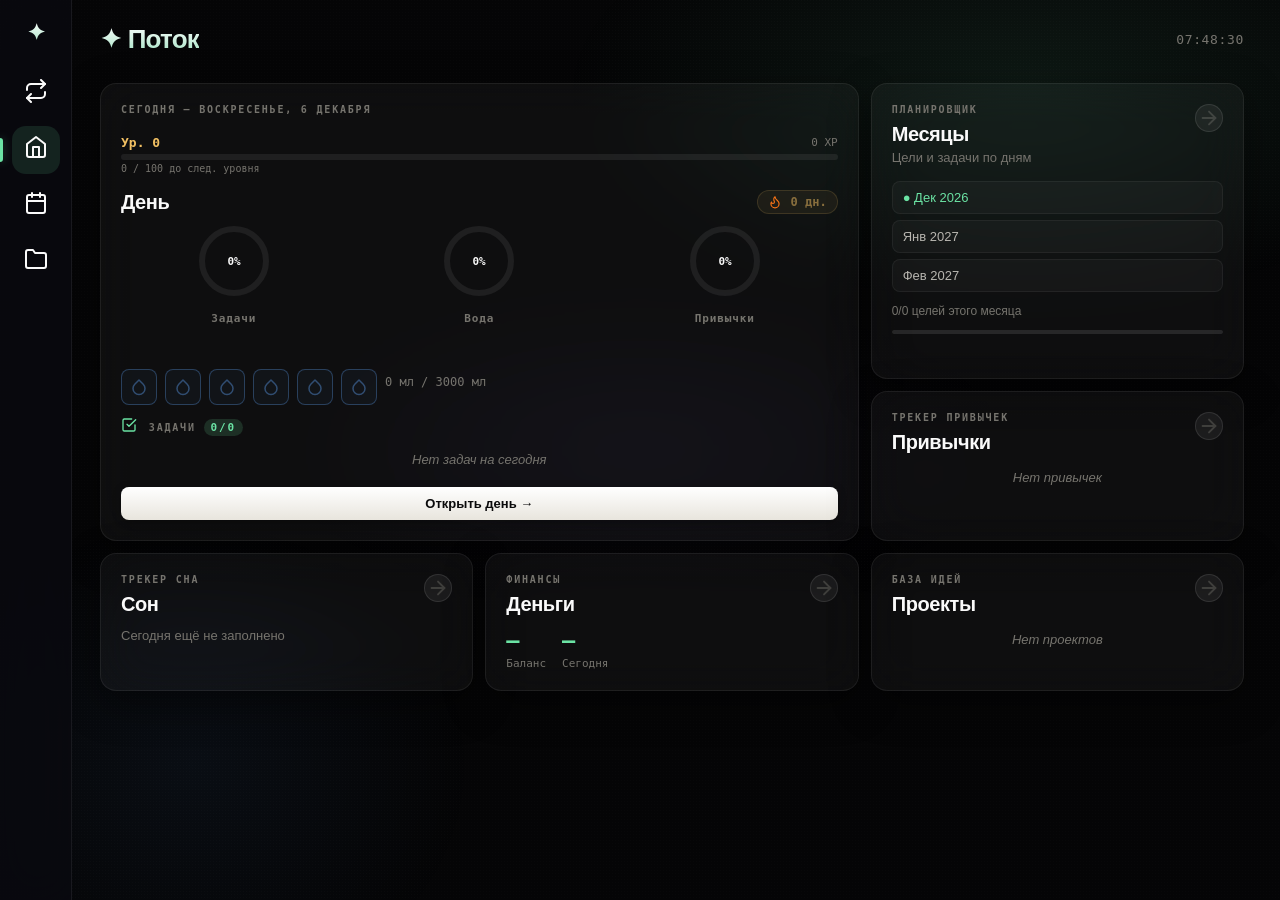
==== commit 130aabfd: "f" ====
--- a/index.html
+++ b/index.html
@@ -124,19 +124,21 @@
     }
 
     /* =========================================================
-       2. ИДЕАЛЬНОЕ ПОЗИЦИОНИРОВАНИЕ ЗАДАЧ (Молния и Дата)
+       2. ИДЕАЛЬНАЯ СТРУКТУРА ЗАДАЧ (ДВЕ СТРОКИ)
     ========================================================= */
-    
     * {
       -webkit-tap-highlight-color: transparent !important;
     }
 
-    /* Подготовка карточки */
+    /* Карточка задачи - теперь это колонка (верхняя и нижняя часть) */
     .task-item {
-      position: relative !important; 
+      display: flex !important;
+      flex-direction: column !important;
+      padding: 12px 14px !important;
+      gap: 10px !important;
+      background: transparent;
+      position: relative !important;
       min-height: unset !important;
-      padding-top: 14px !important;
-      padding-bottom: 40px !important; /* Место под молнию и дату */
     }
     
     .task-item:active, .task-item:focus {
@@ -144,79 +146,89 @@
       transform: none !important;
     }
 
-    /* ✦ Молния (Жестко слева внизу) ✦ */
+    /* ✦ ВЕРХНЯЯ СТРОКА: Чекбокс, текст, крестик ✦ */
+    .task-main-row {
+      display: flex !important;
+      align-items: flex-start !important;
+      width: 100% !important;
+      gap: 12px !important;
+    }
+
+    .task-main-row .task-name {
+      flex: 1 1 0% !important;
+      min-width: 0 !important; /* Разрешает перенос длинного текста */
+      word-wrap: break-word !important;
+      line-height: 1.4 !important;
+      margin-top: 2px !important;
+    }
+    
+    .task-main-row .task-cb, .task-main-row .task-drag, .task-main-row .task-del, .task-main-row .ibtn {
+      flex-shrink: 0 !important;
+    }
+
+    /* ✦ НИЖНЯЯ СТРОКА: Молния и Календарь ✦ */
+    .task-footer-row {
+      display: flex !important;
+      flex-direction: row !important;
+      align-items: center !important;
+      gap: 8px !important;
+      padding-left: 36px !important; /* Отступ ровно под начало текста на телефоне */
+    }
+
+    /* ✦ СТИЛИ МОЛНИИ ✦ */
     .task-urgent-btn {
-      position: absolute !important;
-      top: auto !important;     
-      bottom: 3px !important;   
-      left: 32px !important;    /* На телефоне под текстом */
-      right: auto !important;
+      position: static !important; 
+      display: inline-flex !important;
+      align-items: center !important;
+      justify-content: center !important;
+      height: 26px !important;
+      padding: 0 10px !important;
+      background: rgba(255,255,255,0.06) !important;
+      border-radius: 6px !important;
+      font-size: 11px !important;
+      font-weight: 700 !important;
+      color: #52525b !important;
+      border: none !important;
+      cursor: pointer !important;
       transform: none !important;
       margin: 0 !important;
-      width: 34px !important;   
-      height: 34px !important;
-      padding: 0 !important;
-      display: flex !important;
-      align-items: center !important;
-      justify-content: center !important;
-      color: #52525b !important; 
-      background: none !important;
-      border: none !important;
-      outline: none !important;
-      z-index: 10 !important;
-      cursor: pointer !important;
-    }
-
-    .task-urgent-btn svg {
-      width: 15px !important;
-      height: 15px !important;
-    }
-
+    }
+    .task-urgent-btn svg { width: 14px !important; height: 14px !important; }
     .task-urgent-btn.active {
       color: #FBBF24 !important; 
-    }
-
-    /* ✦ Дата дедлайна (Красная, в одну линию с молнией) ✦ */
+      background: rgba(251, 191, 36, 0.1) !important;
+    }
+
+    /* ✦ СТИЛИ ДАТЫ (Красный фон и текст) ✦ */
     .task-deadline-badge {
-      position: absolute !important;
-      top: auto !important;       
-      bottom: 8px !important;     
-      right: auto !important;     
-      left: 68px !important;      /* Сразу за молнией */
-      transform: none !important; 
-      margin: 0 !important;
+      position: static !important; 
       display: inline-flex !important;
-      flex-direction: row !important;
       align-items: center !important;
       justify-content: center !important;
       gap: 6px !important;
-      white-space: nowrap !important; 
-      background: rgba(239, 68, 68, 0.1) !important; /* Легкий красный фон */
-      padding: 0 8px !important;
-      height: 24px !important;
+      height: 26px !important;
+      padding: 0 10px !important;
+      background: rgba(239, 68, 68, 0.1) !important;
       border-radius: 6px !important;
       font-size: 11px !important;
       font-weight: 700 !important;
       color: #EF4444 !important; /* Красный текст */
-      z-index: 5 !important;
-      box-sizing: border-box !important;
-    }
-
+      transform: none !important;
+      margin: 0 !important;
+      white-space: nowrap !important;
+    }
     .task-deadline-badge svg {
-      width: 13px !important;
-      height: 13px !important;
+      width: 13px !important; 
+      height: 13px !important; 
       stroke: #EF4444 !important; /* Красная иконка */
       opacity: 0.9 !important;
       margin: 0 !important;
     }
 
-    /* Адаптация под компьютер */
+    /* Адаптация под компьютер (сдвиг из-за иконки перетаскивания) */
     @media (min-width: 768px) {
-      .task-urgent-btn {
-        left: 64px !important; 
-      }
-      .task-deadline-badge {
-        left: 100px !important; 
+      .task-footer-row {
+        padding-left: 62px !important; 
       }
     }
 
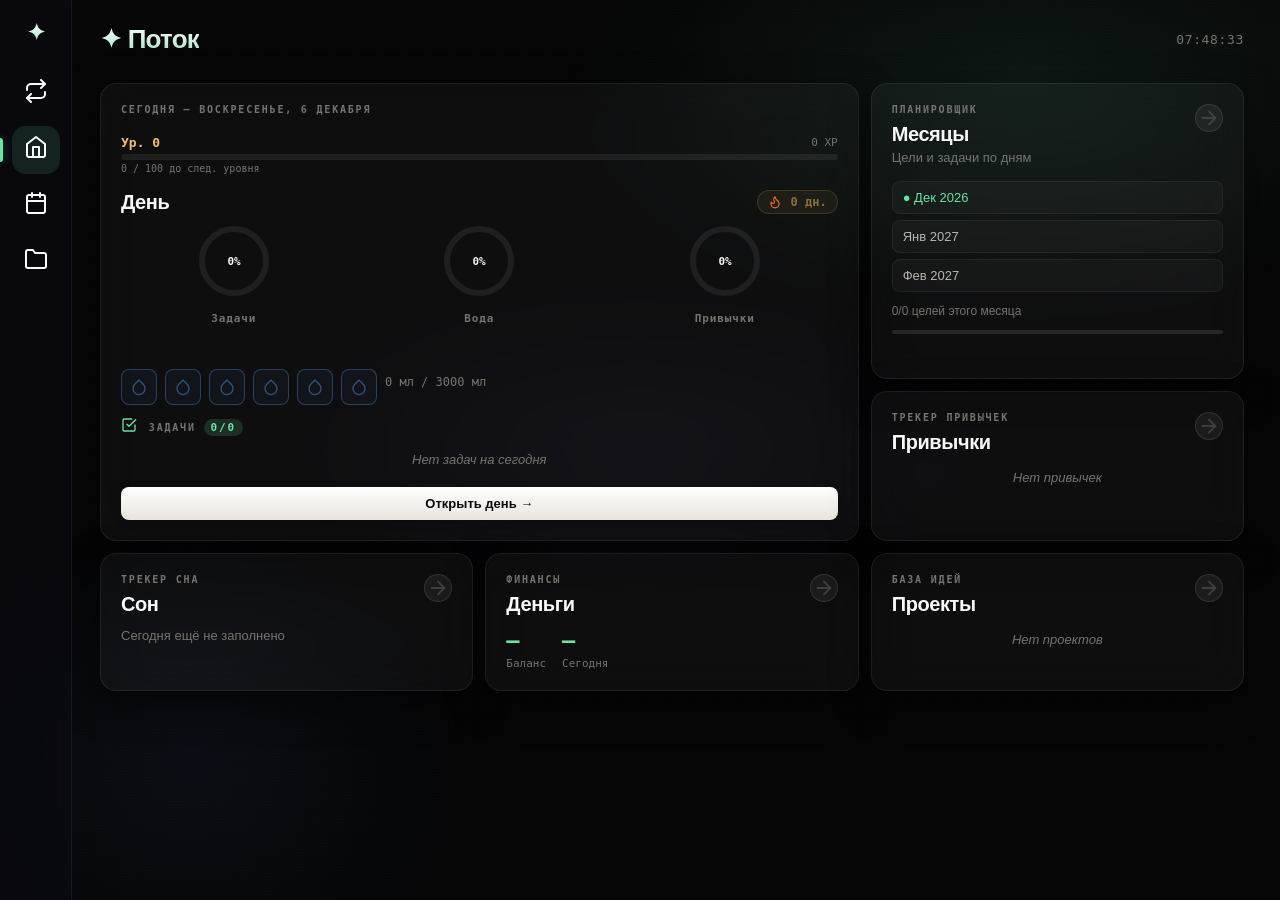
==== commit 364833fe: "fix" ====
--- a/index.html
+++ b/index.html
@@ -126,6 +126,9 @@
     /* =========================================================
        2. ИДЕАЛЬНАЯ СТРУКТУРА ЗАДАЧ (ДВЕ СТРОКИ)
     ========================================================= */
+    /* =========================================================
+       2. ИДЕАЛЬНАЯ СТРУКТУРА ЗАДАЧ (ДВЕ СТРОКИ)
+    ========================================================= */
     * {
       -webkit-tap-highlight-color: transparent !important;
     }
@@ -136,9 +139,12 @@
       flex-direction: column !important;
       padding: 12px 14px !important;
       gap: 10px !important;
-      background: transparent;
+      background: rgba(255,255,255,0.02) !important; /* Легкий фон карточки */
+      border: 1px solid rgba(255,255,255,0.05) !important;
+      border-radius: 12px !important;
       position: relative !important;
       min-height: unset !important;
+      margin-bottom: 10px !important;
     }
     
     .task-item:active, .task-item:focus {
@@ -149,21 +155,38 @@
     /* ✦ ВЕРХНЯЯ СТРОКА: Чекбокс, текст, крестик ✦ */
     .task-main-row {
       display: flex !important;
+      flex-direction: row !important;
       align-items: flex-start !important;
       width: 100% !important;
       gap: 12px !important;
     }
 
+    /* 🔥 ВОТ ОНО: УБИВАЕМ СТАРОЕ ПОЗИЦИОНИРОВАНИЕ ИЗ BASE.CSS 🔥 */
+    .task-main-row .task-drag,
+    .task-main-row .task-cb,
+    .task-main-row .task-del,
+    .task-main-row .ibtn {
+      position: relative !important;
+      left: auto !important;
+      right: auto !important;
+      top: auto !important;
+      bottom: auto !important;
+      transform: none !important;
+      margin: 0 !important;
+    }
+
+    .task-main-row .task-cb {
+      margin-top: 2px !important; /* Ровняем галочку по первой строке текста */
+    }
+
     .task-main-row .task-name {
       flex: 1 1 0% !important;
-      min-width: 0 !important; /* Разрешает перенос длинного текста */
+      min-width: 0 !important; 
       word-wrap: break-word !important;
       line-height: 1.4 !important;
-      margin-top: 2px !important;
-    }
-    
-    .task-main-row .task-cb, .task-main-row .task-drag, .task-main-row .task-del, .task-main-row .ibtn {
-      flex-shrink: 0 !important;
+      padding: 0 !important; /* Убираем старый отступ слева */
+      margin: 0 !important;
+      white-space: normal !important;
     }
 
     /* ✦ НИЖНЯЯ СТРОКА: Молния и Календарь ✦ */
@@ -172,12 +195,13 @@
       flex-direction: row !important;
       align-items: center !important;
       gap: 8px !important;
-      padding-left: 36px !important; /* Отступ ровно под начало текста на телефоне */
+      padding-left: 36px !important; /* Сдвигаем кнопки ровно под текст на телефоне */
     }
 
     /* ✦ СТИЛИ МОЛНИИ ✦ */
     .task-urgent-btn {
-      position: static !important; 
+      position: relative !important; 
+      left: auto !important; right: auto !important; top: auto !important; bottom: auto !important;
       display: inline-flex !important;
       align-items: center !important;
       justify-content: center !important;
@@ -192,8 +216,9 @@
       cursor: pointer !important;
       transform: none !important;
       margin: 0 !important;
-    }
-    .task-urgent-btn svg { width: 14px !important; height: 14px !important; }
+      width: auto !important;
+    }
+    .task-urgent-btn svg { width: 14px !important; height: 14px !important; margin: 0 !important; }
     .task-urgent-btn.active {
       color: #FBBF24 !important; 
       background: rgba(251, 191, 36, 0.1) !important;
@@ -201,7 +226,8 @@
 
     /* ✦ СТИЛИ ДАТЫ (Красный фон и текст) ✦ */
     .task-deadline-badge {
-      position: static !important; 
+      position: relative !important; 
+      left: auto !important; right: auto !important; top: auto !important; bottom: auto !important;
       display: inline-flex !important;
       align-items: center !important;
       justify-content: center !important;
@@ -212,7 +238,7 @@
       border-radius: 6px !important;
       font-size: 11px !important;
       font-weight: 700 !important;
-      color: #EF4444 !important; /* Красный текст */
+      color: #EF4444 !important; 
       transform: none !important;
       margin: 0 !important;
       white-space: nowrap !important;
@@ -220,7 +246,7 @@
     .task-deadline-badge svg {
       width: 13px !important; 
       height: 13px !important; 
-      stroke: #EF4444 !important; /* Красная иконка */
+      stroke: #EF4444 !important; 
       opacity: 0.9 !important;
       margin: 0 !important;
     }
@@ -228,10 +254,9 @@
     /* Адаптация под компьютер (сдвиг из-за иконки перетаскивания) */
     @media (min-width: 768px) {
       .task-footer-row {
-        padding-left: 62px !important; 
-      }
-    }
-
+        padding-left: 60px !important; /* Учитываем ширину иконки ⋮⋮ на ПК */
+      }
+    }
     /* =========================================================
        3. СТИЛИ ДЛЯ СНА (Для совместимости с sleep.js)
     ========================================================= */
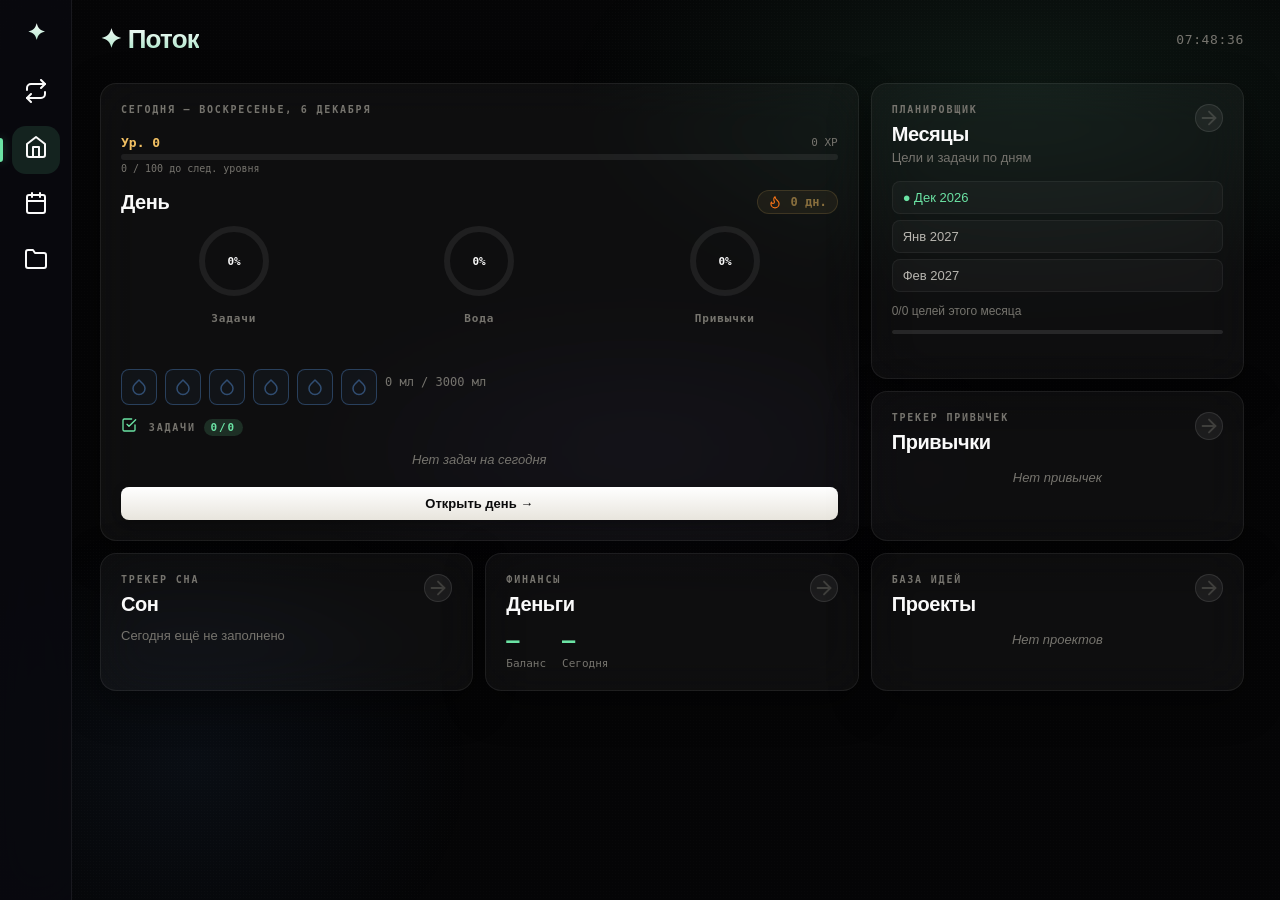
==== commit 6bba6781: "f" ====
--- a/index.html
+++ b/index.html
@@ -124,27 +124,15 @@
     }
 
     /* =========================================================
-       2. ИДЕАЛЬНАЯ СТРУКТУРА ЗАДАЧ (ДВЕ СТРОКИ)
-    ========================================================= */
-    /* =========================================================
-       2. ИДЕАЛЬНАЯ СТРУКТУРА ЗАДАЧ (ДВЕ СТРОКИ)
+       2. ИДЕАЛЬНАЯ СТРУКТУРА ЗАДАЧ (БЕЗ ПОЛОМОК)
     ========================================================= */
     * {
       -webkit-tap-highlight-color: transparent !important;
     }
 
-    /* Карточка задачи - теперь это колонка (верхняя и нижняя часть) */
+    /* Возвращаем оригинальную карточку, просто добавляем отступ снизу */
     .task-item {
-      display: flex !important;
-      flex-direction: column !important;
-      padding: 12px 14px !important;
-      gap: 10px !important;
-      background: rgba(255,255,255,0.02) !important; /* Легкий фон карточки */
-      border: 1px solid rgba(255,255,255,0.05) !important;
-      border-radius: 12px !important;
-      position: relative !important;
-      min-height: unset !important;
-      margin-bottom: 10px !important;
+      padding-bottom: 40px !important; 
     }
     
     .task-item:active, .task-item:focus {
@@ -152,56 +140,21 @@
       transform: none !important;
     }
 
-    /* ✦ ВЕРХНЯЯ СТРОКА: Чекбокс, текст, крестик ✦ */
-    .task-main-row {
-      display: flex !important;
-      flex-direction: row !important;
-      align-items: flex-start !important;
-      width: 100% !important;
-      gap: 12px !important;
-    }
-
-    /* 🔥 ВОТ ОНО: УБИВАЕМ СТАРОЕ ПОЗИЦИОНИРОВАНИЕ ИЗ BASE.CSS 🔥 */
-    .task-main-row .task-drag,
-    .task-main-row .task-cb,
-    .task-main-row .task-del,
-    .task-main-row .ibtn {
-      position: relative !important;
-      left: auto !important;
-      right: auto !important;
-      top: auto !important;
-      bottom: auto !important;
-      transform: none !important;
-      margin: 0 !important;
-    }
-
-    .task-main-row .task-cb {
-      margin-top: 2px !important; /* Ровняем галочку по первой строке текста */
-    }
-
-    .task-main-row .task-name {
-      flex: 1 1 0% !important;
-      min-width: 0 !important; 
-      word-wrap: break-word !important;
-      line-height: 1.4 !important;
-      padding: 0 !important; /* Убираем старый отступ слева */
-      margin: 0 !important;
-      white-space: normal !important;
-    }
-
-    /* ✦ НИЖНЯЯ СТРОКА: Молния и Календарь ✦ */
-    .task-footer-row {
+    /* ✦ НОВЫЙ КОНТЕЙНЕР ТОЛЬКО ДЛЯ МОЛНИИ И ДАТЫ ✦ */
+    .task-bottom-row {
+      position: absolute !important;
+      bottom: 6px !important;
+      left: 42px !important; /* Ровно под текстом на телефоне */
       display: flex !important;
       flex-direction: row !important;
       align-items: center !important;
       gap: 8px !important;
-      padding-left: 36px !important; /* Сдвигаем кнопки ровно под текст на телефоне */
-    }
-
-    /* ✦ СТИЛИ МОЛНИИ ✦ */
+      z-index: 5 !important;
+    }
+
+    /* Сбрасываем кнопки, чтобы они аккуратно лежали внутри контейнера */
     .task-urgent-btn {
-      position: relative !important; 
-      left: auto !important; right: auto !important; top: auto !important; bottom: auto !important;
+      position: static !important;
       display: inline-flex !important;
       align-items: center !important;
       justify-content: center !important;
@@ -209,25 +162,20 @@
       padding: 0 10px !important;
       background: rgba(255,255,255,0.06) !important;
       border-radius: 6px !important;
-      font-size: 11px !important;
-      font-weight: 700 !important;
       color: #52525b !important;
       border: none !important;
+      margin: 0 !important;
       cursor: pointer !important;
       transform: none !important;
-      margin: 0 !important;
-      width: auto !important;
-    }
-    .task-urgent-btn svg { width: 14px !important; height: 14px !important; margin: 0 !important; }
+    }
+    .task-urgent-btn svg { width: 14px !important; height: 14px !important; }
     .task-urgent-btn.active {
       color: #FBBF24 !important; 
       background: rgba(251, 191, 36, 0.1) !important;
     }
 
-    /* ✦ СТИЛИ ДАТЫ (Красный фон и текст) ✦ */
     .task-deadline-badge {
-      position: relative !important; 
-      left: auto !important; right: auto !important; top: auto !important; bottom: auto !important;
+      position: static !important;
       display: inline-flex !important;
       align-items: center !important;
       justify-content: center !important;
@@ -239,24 +187,24 @@
       font-size: 11px !important;
       font-weight: 700 !important;
       color: #EF4444 !important; 
-      transform: none !important;
       margin: 0 !important;
       white-space: nowrap !important;
+      transform: none !important;
     }
     .task-deadline-badge svg {
       width: 13px !important; 
       height: 13px !important; 
       stroke: #EF4444 !important; 
-      opacity: 0.9 !important;
       margin: 0 !important;
     }
 
-    /* Адаптация под компьютер (сдвиг из-за иконки перетаскивания) */
+    /* На ПК сдвигаем нижний ряд правее из-за иконки перетаскивания ⋮⋮ */
     @media (min-width: 768px) {
-      .task-footer-row {
-        padding-left: 60px !important; /* Учитываем ширину иконки ⋮⋮ на ПК */
-      }
-    }
+      .task-bottom-row {
+        left: 68px !important; 
+      }
+    }
+
     /* =========================================================
        3. СТИЛИ ДЛЯ СНА (Для совместимости с sleep.js)
     ========================================================= */
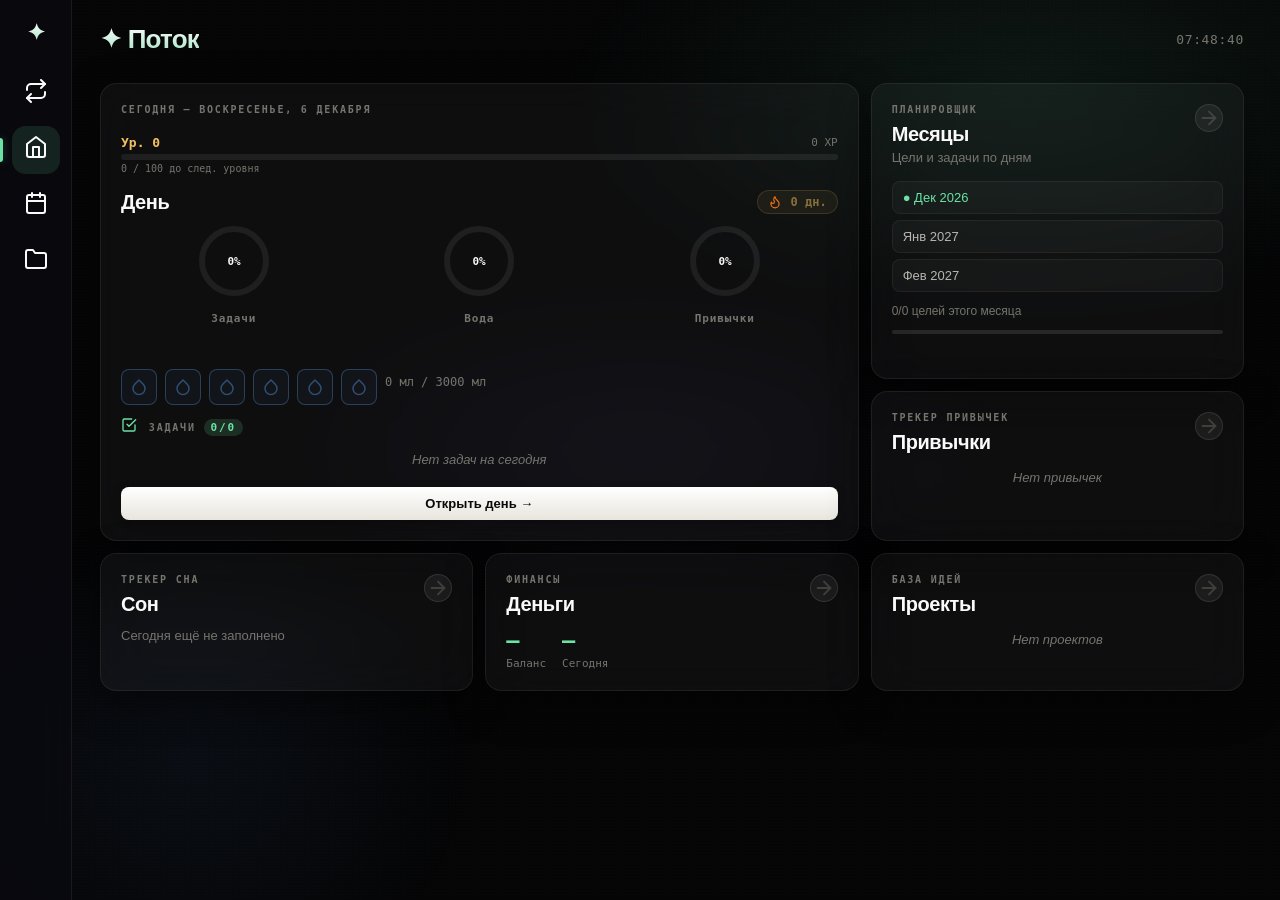
==== commit 2512945e: "fix icons" ====
--- a/index.html
+++ b/index.html
@@ -131,7 +131,9 @@
     }
 
     /* Возвращаем оригинальную карточку, просто добавляем отступ снизу */
+ 
     .task-item {
+      position: relative !important; 
       padding-bottom: 40px !important; 
     }
     
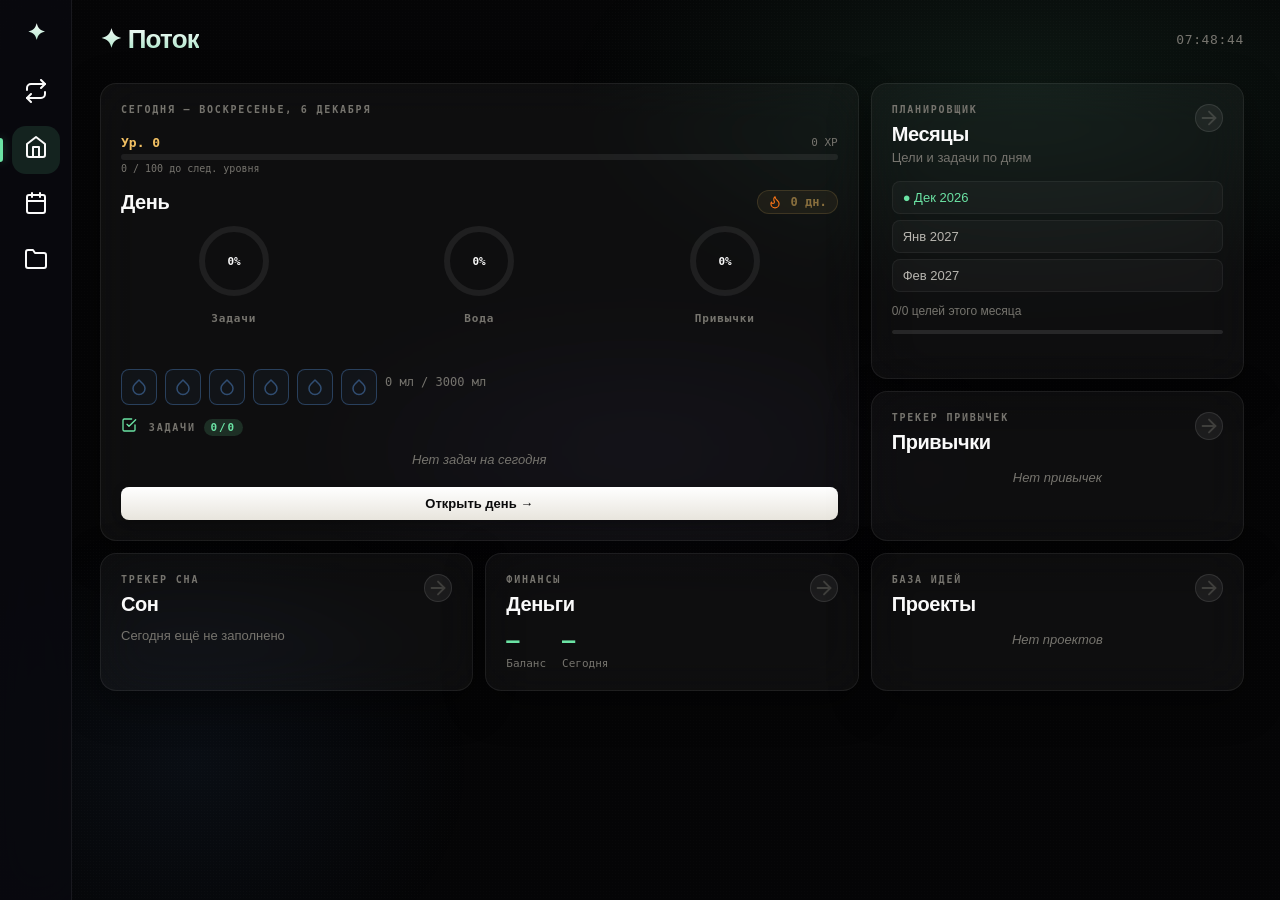
==== commit dd77737a: "f" ====
--- a/index.html
+++ b/index.html
@@ -19,7 +19,7 @@
   <link rel="stylesheet" href="css/home.css">
   <link rel="stylesheet" href="css/day.css">
   <link rel="stylesheet" href="css/month.css">
-  <link rel="stylesheet" href="css/finance.css">
+  <link rel="stylesheet" href="css/finance.css?v=2">
   <link rel="stylesheet" href="css/deadlines.css">
   <link rel="stylesheet" href="css/ideas.css">
   
@@ -332,7 +332,7 @@
   <script src="js/home.js?v=6"></script>
   <script src="js/day.js?v=6"></script>
   <script src="js/month.js?v=6"></script>
-  <script src="js/finance.js?v=6"></script>
+  <script src="js/finance.js?v=7"></script>
   <script src="js/deadlines.js?v=6"></script>
   <script src="js/ideas.js?v=6"></script>
   <script src="js/sleep.js?v=6"></script>
--- a/css/finance.css
+++ b/css/finance.css
@@ -1,108 +1,413 @@
-/* ====== FINANCE PAGE ====== */
-.finance-layout {
+/* ====== PREMIUM FINANCE LAYOUT ====== */
+.fin-balance-block {
+  text-align: center;
+  margin-bottom: 24px;
+  padding: 20px 0;
+}
+
+.fin-balance-label {
+  font-size: 13px;
+  color: var(--text-tertiary);
+  text-transform: uppercase;
+  letter-spacing: 0.05em;
+  margin-bottom: 4px;
+}
+
+.fin-balance-amount {
+  font-family: var(--mono);
+  font-size: 42px;
+  font-weight: 800;
+  color: #fff;
+  letter-spacing: -0.04em;
+  margin-bottom: 16px;
+}
+
+/* ====== NEW SVG ICONS & BALANCE ADJUSTMENT ====== */
+.set-balance-btn {
+  background: transparent;
+  border: 1px dashed rgba(255,255,255,0.15);
+  color: var(--text-tertiary);
+  border-radius: 8px;
+  padding: 6px 12px;
+  font-size: 12px;
+  font-weight: 500;
+  cursor: pointer;
+  margin: -4px auto 16px auto;
+  display: flex;
+  align-items: center;
+  justify-content: center;
+  gap: 6px;
+  transition: all 0.2s;
+  width: fit-content;
+}
+
+.set-balance-btn:hover {
+  background: rgba(255,255,255,0.05);
+  color: var(--text-secondary);
+}
+
+.set-balance-btn svg {
+  width: 14px;
+  height: 14px;
+}
+
+/* ====== WISHLIST WIDGET ====== */
+.fin-wish-widget {
+  background: rgba(255, 255, 255, 0.03);
+  border-radius: 12px;
+  padding: 12px 16px;
+  margin: 0 auto;
+  max-width: 400px;
+  cursor: pointer;
+  transition: all 0.2s;
+}
+
+.fin-wish-widget:hover {
+  background: rgba(255, 255, 255, 0.05);
+}
+
+.fin-wish-widget-top {
+  display: flex;
+  justify-content: space-between;
+  font-size: 12px;
+  color: var(--text-secondary);
+  margin-bottom: 8px;
+}
+
+.fin-wish-track {
+  width: 100%;
+  height: 6px;
+  background: rgba(255, 255, 255, 0.1);
+  border-radius: 4px;
+  overflow: hidden;
+}
+
+.fin-wish-fill {
+  height: 100%;
+  background: linear-gradient(90deg, var(--blue), var(--purple));
+  border-radius: 4px;
+  transition: width 0.4s ease;
+}
+
+/* ====== ACTION BUTTONS ====== */
+.fin-action-row {
+  display: flex;
+  gap: 12px;
+  margin-bottom: 24px;
+}
+
+.fin-action-btn {
+  flex: 1;
+  padding: 14px;
+  border-radius: 14px;
+  border: none;
+  font-size: 15px;
+  font-weight: 700;
+  cursor: pointer;
+  transition: all 0.2s;
+  color: #fff;
+}
+
+.fin-action-btn.income {
+  background: rgba(107, 227, 164, 0.15);
+  color: var(--green);
+}
+
+.fin-action-btn.expense {
+  background: rgba(239, 68, 68, 0.15);
+  color: var(--red);
+}
+
+.fin-action-btn:active {
+  transform: scale(0.97);
+}
+
+/* ====== CATEGORY PICKER ====== */
+.fin-cat-list {
+  display: flex;
+  flex-wrap: wrap;
+  gap: 8px;
+  margin-bottom: 16px;
+}
+
+.fin-cat-btn {
+  padding: 8px 12px;
+  border-radius: 20px;
+  background: rgba(255, 255, 255, 0.05);
+  border: 1px solid transparent;
+  color: var(--text-secondary);
+  font-size: 13px;
+  cursor: pointer;
+  transition: all 0.2s;
+  display: flex;
+  align-items: center;
+  gap: 6px;
+}
+
+.fin-cat-btn.active {
+  background: rgba(255, 255, 255, 0.1);
+  border-color: rgba(255, 255, 255, 0.2);
+  color: #fff;
+}
+
+.fin-cat-btn .cat-icon-wrap {
+  display: inline-flex;
+}
+
+.fin-cat-btn svg {
+  width: 14px;
+  height: 14px;
+}
+
+/* ====== DONUT CHART ====== */
+.fin-chart-widget {
+  background: transparent;
+  padding: 16px 0;
+  margin-bottom: 24px;
+}
+
+.fin-donut-container {
+  position: relative;
+  width: 140px;
+  height: 140px;
+  margin: 0 auto 24px auto;
+  border-radius: 50%;
+}
+
+.fin-donut {
+  width: 100%;
+  height: 100%;
+  border-radius: 50%;
+  box-shadow: inset 0 0 0 1px rgba(0,0,0,0.2);
+}
+
+.fin-donut-inner {
+  position: absolute;
+  top: 16px; left: 16px; right: 16px; bottom: 16px;
+  background: var(--bg);
+  border-radius: 50%;
+  display: flex;
+  flex-direction: column;
+  align-items: center;
+  justify-content: center;
+}
+
+.fin-donut-label {
+  font-size: 10px;
+  color: var(--text-tertiary);
+  text-transform: uppercase;
+  letter-spacing: 0.05em;
+  margin-bottom: 2px;
+}
+
+.fin-donut-total {
+  font-family: var(--mono);
+  font-size: 15px;
+  font-weight: 700;
+  color: #fff;
+}
+
+.fin-chart-legend {
   display: grid;
-  grid-template-columns: 1fr 1fr;
-  gap: 16px;
-  align-items: start;
-}
-
-.chart-canvas {
-  width: 100%;
-  height: 180px;
-  display: block;
-}
-
-.finance-entry-list { display: flex; flex-direction: column; gap: 8px; margin-top: 12px; }
-
-.finance-entry {
-  display: flex;
-  align-items: center;
-  justify-content: space-between;
-  padding: 8px 12px;
-  border-radius: 8px;
+  grid-template-columns: 1fr;
+  gap: 10px;
+}
+
+@media (min-width: 400px) {
+  .fin-chart-legend {
+    grid-template-columns: 1fr 1fr;
+  }
+}
+
+.fin-legend-item {
+  display: flex;
+  align-items: center;
+  gap: 10px;
   background: rgba(255,255,255,0.03);
-  border: 1px solid rgba(255,255,255,0.05);
-}
-
-.entry-date { font-family: var(--mono); font-size: 11px; color: var(--text-tertiary); }
-.entry-src { font-size: 13px; color: var(--text-secondary); flex: 1; margin: 0 10px; }
-.entry-amount {
-  font-family: var(--mono);
-  font-size: 14px;
-  font-weight: 700;
-}
-
-.entry-amount.income { color: var(--green); }
-.entry-amount.balance { color: var(--blue); }
-
-.entry-del {
-  background: none; border: none; color: var(--text-tertiary);
-  cursor: pointer; font-size: 14px; padding: 2px 6px;
-  opacity: 0; transition: all 0.2s; margin-left: 4px;
-}
-
-.finance-entry:hover .entry-del { opacity: 1; }
-.entry-del:hover { color: var(--red); }
-
-/* ====== WISHLIST ====== */
-.wish-list { display: flex; flex-direction: column; gap: 8px; }
-
-.wish-item {
-  display: flex;
-  align-items: center;
-  gap: 10px;
   padding: 10px 12px;
   border-radius: 10px;
+}
+
+.fin-legend-color {
+  width: 12px;
+  height: 12px;
+  border-radius: 50%;
+  flex-shrink: 0;
+}
+
+.fin-legend-name {
+  font-size: 13px;
+  color: var(--text-secondary);
+  flex: 1;
+  display: flex;
+  align-items: center;
+  gap: 6px;
+}
+
+.fin-legend-name svg {
+  width: 14px;
+  height: 14px;
+}
+
+.fin-legend-amt {
+  font-family: var(--mono);
+  font-size: 13px;
+  font-weight: 700;
+  color: #fff;
+}
+
+/* ====== TRANSACTION LIST ====== */
+.tx-list {
+  display: flex;
+  flex-direction: column;
+  gap: 12px;
+}
+
+.tx-item {
+  display: flex;
+  align-items: center;
+  padding: 12px;
+  border-radius: 12px;
+  background: transparent;
+  transition: all 0.2s;
+  position: relative;
+}
+
+.tx-item:hover {
+  background: rgba(255, 255, 255, 0.03);
+}
+
+.tx-icon {
+  width: 40px;
+  height: 40px;
+  border-radius: 12px;
+  background: rgba(255, 255, 255, 0.05);
+  display: flex;
+  align-items: center;
+  justify-content: center;
+  margin-right: 12px;
+}
+
+.tx-icon svg {
+  width: 20px;
+  height: 20px;
+  color: var(--text-secondary);
+}
+
+.tx-info {
+  flex: 1;
+}
+
+.tx-cat {
+  font-size: 15px;
+  font-weight: 600;
+  color: #fff;
+  margin-bottom: 2px;
+}
+
+.tx-note {
+  font-size: 12px;
+  color: var(--text-tertiary);
+}
+
+.tx-amount {
+  font-family: var(--mono);
+  font-size: 16px;
+  font-weight: 700;
+  white-space: nowrap;
+}
+
+.tx-amount.income { color: var(--green); }
+.tx-amount.expense { color: var(--red); }
+
+.entry-del {
+  position: absolute;
+  right: -10px;
+  top: -10px;
+  background: var(--bg);
+  border: 1px solid rgba(255,255,255,0.1);
+  border-radius: 50%;
+  width: 24px;
+  height: 24px;
+  color: var(--text-tertiary);
+  cursor: pointer;
+  font-size: 14px;
+  display: flex;
+  align-items: center;
+  justify-content: center;
+  opacity: 0;
+  transition: all 0.2s;
+}
+
+.tx-item:hover .entry-del,
+.wish-item:hover .entry-del {
+  opacity: 1;
+}
+
+/* ====== WISHLIST ====== */
+.wish-list {
+  display: flex;
+  flex-direction: column;
+  gap: 8px;
+}
+
+.wish-item {
+  display: flex;
+  align-items: center;
+  padding: 12px;
+  border-radius: 12px;
   background: rgba(255,255,255,0.03);
-  border: 1px solid rgba(255,255,255,0.05);
-  transition: all 0.2s;
-}
-
-.wish-item:hover { background: rgba(255,255,255,0.055); }
-
-.wish-emoji { font-size: 18px; flex-shrink: 0; }
-.wish-name { flex: 1; font-size: 14px; color: var(--text-secondary); }
+  position: relative;
+  transition: all 0.2s;
+}
+
+.wish-item:hover {
+  background: rgba(255,255,255,0.05);
+}
+
+.wish-item.done {
+  opacity: 0.5;
+}
+
+.wish-emoji {
+  font-size: 20px;
+}
+
+.wish-info {
+  flex: 1;
+  margin-left: 12px;
+}
+
+.wish-name {
+  font-size: 15px;
+  color: #fff;
+  margin-bottom: 2px;
+}
+
 .wish-price {
   font-family: var(--mono);
   font-size: 13px;
+  color: var(--purple);
   font-weight: 700;
-  color: var(--purple);
-  white-space: nowrap;
-}
-
-.wish-del {
-  background: none; border: none; color: var(--text-tertiary);
-  cursor: pointer; font-size: 16px; padding: 2px 6px;
-  opacity: 0; transition: all 0.2s;
-}
-
-.wish-item:hover .wish-del { opacity: 1; }
-.wish-del:hover { color: var(--red); }
-
-/* ====== RESPONSIVE ====== */
-@media (max-width: 768px) {
-  .finance-layout {
-    grid-template-columns: 1fr;
+}
+
+/* ====== DESKTOP GRID ====== */
+.fin-desktop-grid {
+  display: grid;
+  grid-template-columns: 1fr;
+  gap: 24px;
+  align-items: start;
+}
+
+.fin-col-center {
+  max-width: 600px;
+  margin: 0 auto;
+  width: 100%;
+}
+
+@media (min-width: 768px) {
+  .fin-desktop-grid {
+    grid-template-columns: 1fr 1fr;
+    gap: 40px;
   }
-  .finance-entry {
-    flex-wrap: wrap;
-    gap: 4px;
-  }
-  .entry-del {
-    opacity: 0.5;
-  }
-}
-
-/* ====== RESPONSIVE ====== */
-@media (max-width: 768px) {
-  .finance-layout {
-    grid-template-columns: 1fr;
-  }
-  .finance-entry {
-    flex-wrap: wrap;
-    gap: 4px;
-  }
-  .entry-del {
-    opacity: 0.5;
-  }
-}
+}
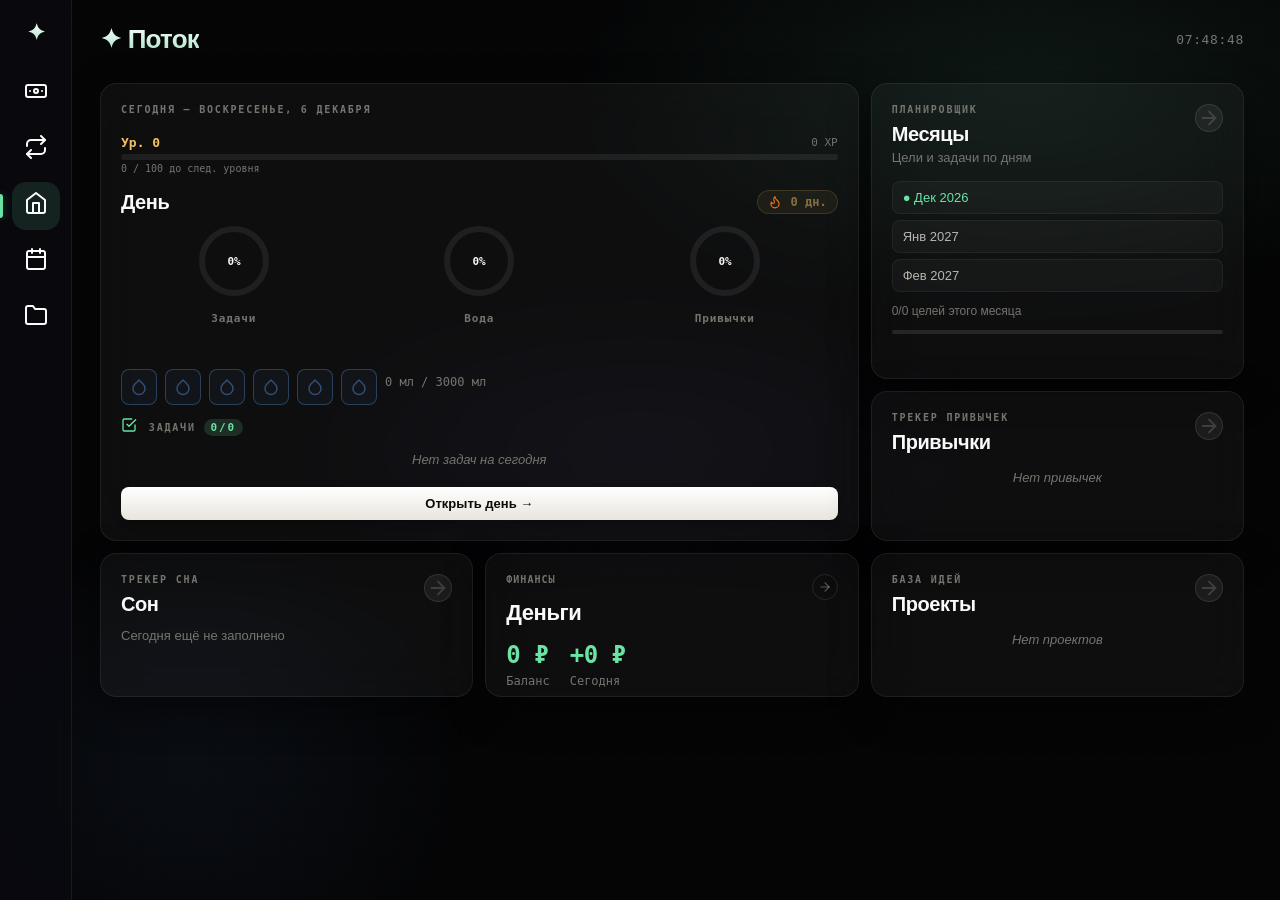
==== commit 3bf12845: "f" ====
--- a/index.html
+++ b/index.html
@@ -252,7 +252,14 @@
 
   <nav class="sidebar" id="sidebar">
     <div class="sidebar-title">✦</div>
-    
+
+    <a class="sidebar-btn" data-view="finance" onclick="navTo('finance')">
+      <span class="sidebar-icon">
+        <!-- Иконка купюры/кошелька -->
+        <svg width="24" height="24" viewBox="0 0 24 24" fill="none" stroke="currentColor" stroke-width="2" stroke-linecap="round" stroke-linejoin="round"><rect x="2" y="6" width="20" height="12" rx="2"></rect><circle cx="12" cy="12" r="2"></circle><path d="M6 12h.01M18 12h.01"></path></svg>
+      </span>
+    </a>
+
     <a class="sidebar-btn" data-view="habits" onclick="navTo('habits')">
       <span class="sidebar-icon">
         <svg width="24" height="24" viewBox="0 0 24 24" fill="none" stroke="currentColor" stroke-width="2" stroke-linecap="round" stroke-linejoin="round"><polyline points="17 1 21 5 17 9"></polyline><path d="M3 11V9a4 4 0 0 1 4-4h14"></path><polyline points="7 23 3 19 7 15"></polyline><path d="M21 13v2a4 4 0 0 1-4 4H3"></path></svg>
@@ -295,7 +302,13 @@
   <button class="scroll-top-btn" id="scrollTopBtn" onclick="window.scrollTo({top:0,behavior:'smooth'})">↑</button>
 
   <nav class="tabbar" id="tabbar">
-    
+    <a class="tabbar-btn" data-view="finance" onclick="navTo('finance')">
+      <span class="tabbar-icon">
+        <svg width="24" height="24" viewBox="0 0 24 24" fill="none" stroke="currentColor" stroke-width="2" stroke-linecap="round" stroke-linejoin="round"><rect x="2" y="6" width="20" height="12" rx="2"></rect><circle cx="12" cy="12" r="2"></circle><path d="M6 12h.01M18 12h.01"></path></svg>
+      </span>
+      <span class="tabbar-label">Финансы</span>
+    </a>
+
     <a class="tabbar-btn" data-view="habits" onclick="navTo('habits')">
       <span class="tabbar-icon">
         <svg width="24" height="24" viewBox="0 0 24 24" fill="none" stroke="currentColor" stroke-width="2" stroke-linecap="round" stroke-linejoin="round"><polyline points="17 1 21 5 17 9"></polyline><path d="M3 11V9a4 4 0 0 1 4-4h14"></path><polyline points="7 23 3 19 7 15"></polyline><path d="M21 13v2a4 4 0 0 1-4 4H3"></path></svg>
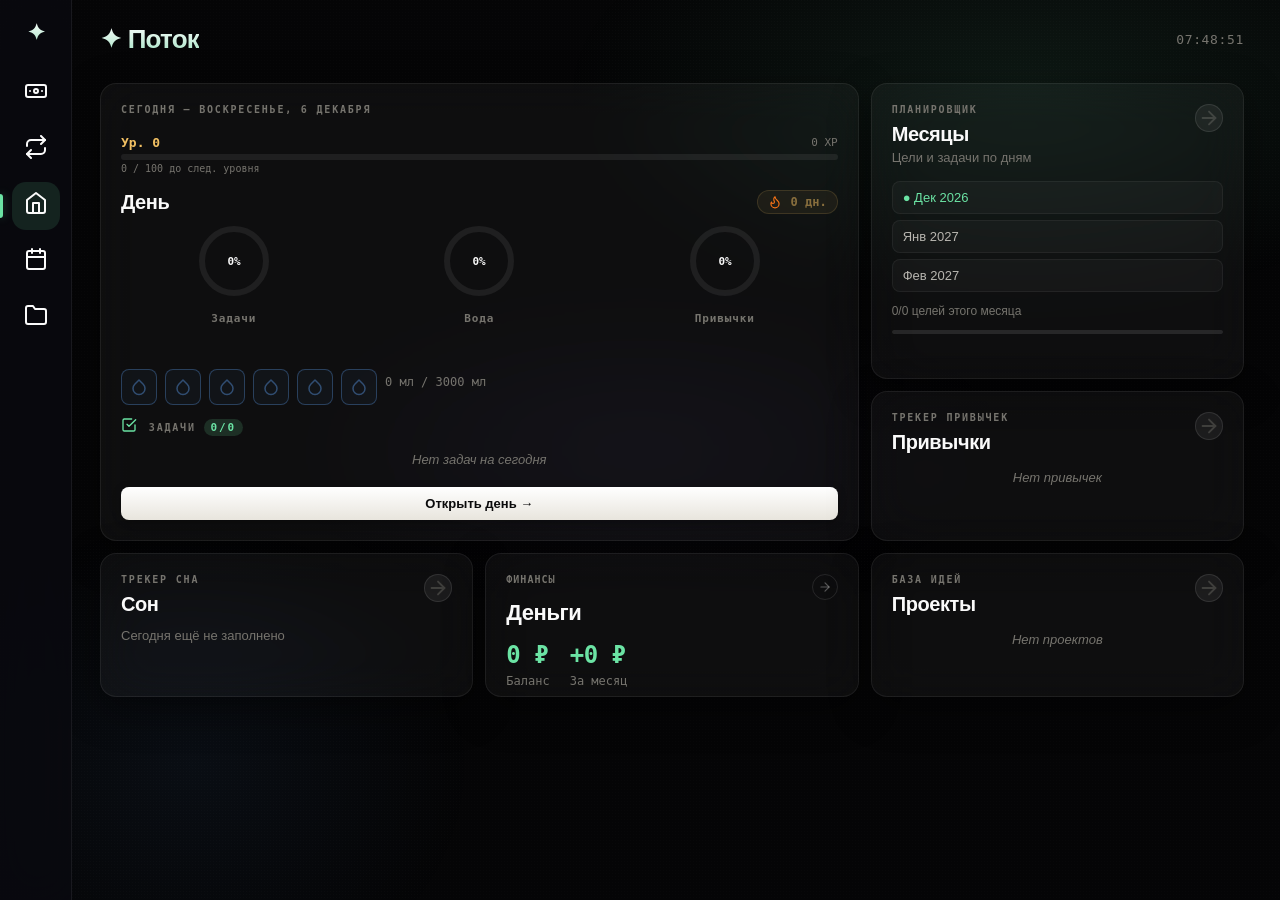
==== commit ec30b500: "icon" ====
--- a/index.html
+++ b/index.html
@@ -8,6 +8,7 @@
   <meta name="theme-color" content="#050506">
 
   <link rel="apple-touch-icon" href="icon.png">
+  <link rel="icon" type="image/png" href="icon.png">
   <link rel="manifest" href="manifest.json">
 
   <meta charset="UTF-8">
